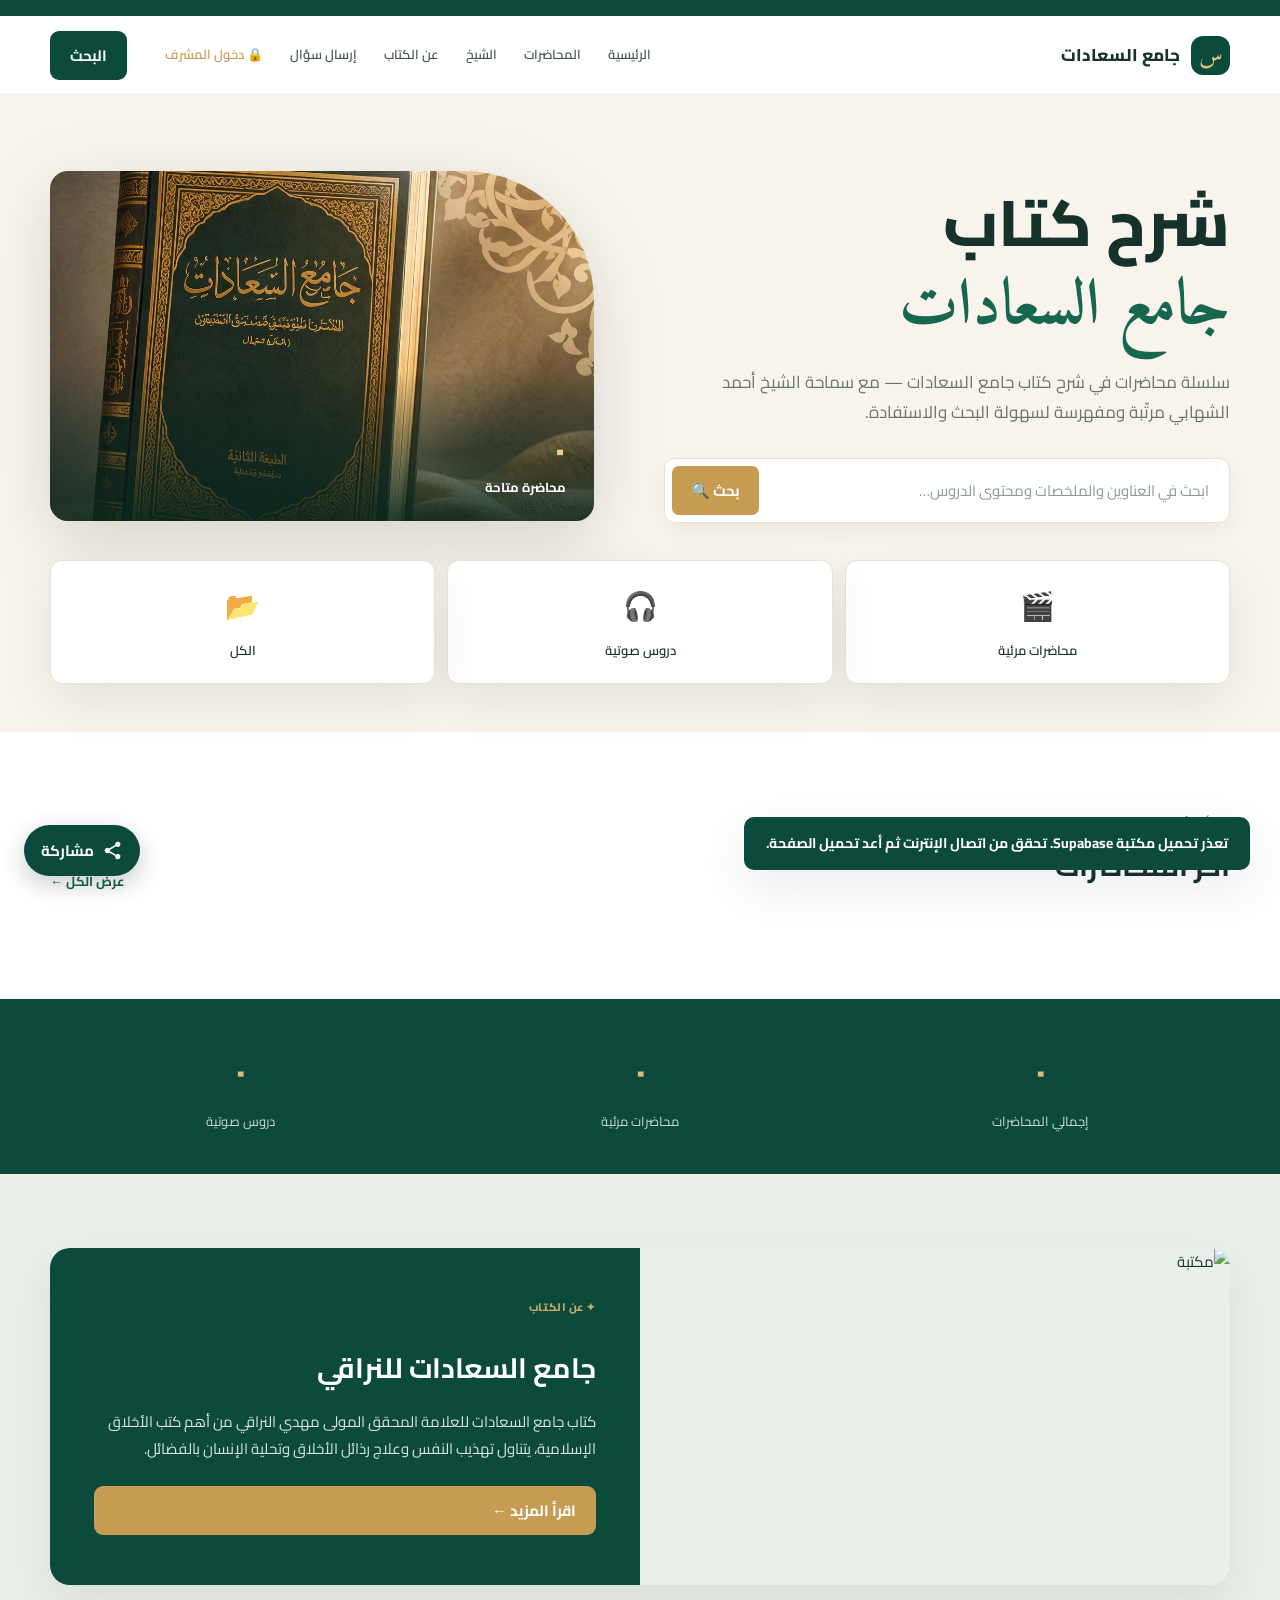
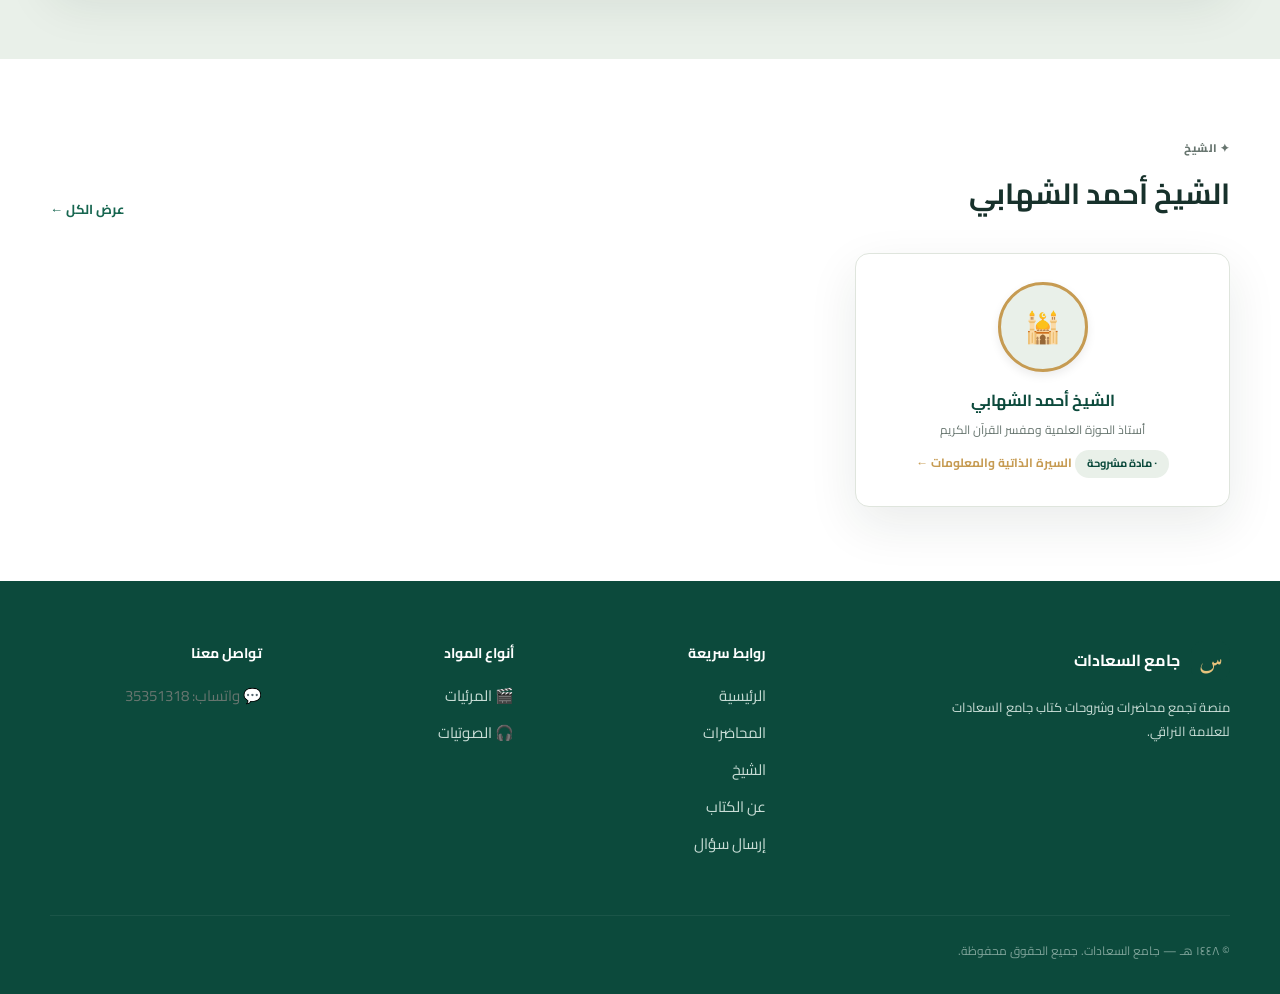
==== index.html @ 83462b5c "Add files via upload" ====
<!doctype html>
<html lang="ar" dir="rtl">
<head>
  <meta charset="utf-8">
  <meta name="viewport" content="width=device-width, initial-scale=1">
  <title>شرح كتاب جامع السعادات</title>
  <meta name="description" content="مكتبة رقمية للمحاضرات والدروس في شرح كتاب جامع السعادات">
  <link rel="preconnect" href="https://fonts.googleapis.com">
  <link rel="preconnect" href="https://fonts.gstatic.com" crossorigin>
  <link href="https://fonts.googleapis.com/css2?family=Amiri:wght@400;700&family=Cairo:wght@400;500;600;700;800&display=swap" rel="stylesheet">
  <link rel="stylesheet" href="style.css">
</head>
<body>

<!-- ── Top Bar ── -->
<div class="topbar">
  <div class="shell" style="justify-content:flex-end;"></div>
</div>

<!-- ── Navigation ── -->
<nav class="nav">
  <div class="shell navin">
    <div class="brand">
      <div class="mark">س</div>
      <div>
        <strong>جامع السعادات</strong>
      </div>
    </div>
    <div class="links">
      <a href="#home" data-home>الرئيسية</a>
      <a href="#archive" data-archive>المحاضرات</a>
      <a href="#speakers-page" data-page="speakers-page">الشيخ</a>
      <a href="#about-page" data-page="about-page">عن الكتاب</a>
      <a href="#questions-page" data-page="questions-page">إرسال سؤال</a>
      <a href="javascript:void(0)" id="navAdminLogin" data-admin-login style="color:var(--gold);font-size:13px;">🔒 دخول المشرف</a>
    </div>
    <button class="nav-cta" data-archive>البحث</button>
    <button class="menu" id="menuBtn" aria-label="القائمة">☰</button>
  </div>
</nav>

<!-- ── Mobile Nav ── -->
<div class="mobile-nav" id="mobileNav">
  <button class="close-menu" id="closeMenu">✕</button>
  <a href="#home" data-home>الرئيسية</a>
  <a href="#archive" data-archive>المحاضرات</a>
  <a href="#speakers-page" data-page="speakers-page">الشيخ</a>
  <a href="#about-page" data-page="about-page">عن الكتاب</a>
  <a href="#questions-page" data-page="questions-page">إرسال سؤال</a>
  <a href="javascript:void(0)" id="mobileAdminLogin" data-admin-login style="color:var(--gold);">🔒 دخول المشرف</a>
</div>

<!-- ══════════════ HOME ══════════════ -->
<div class="home">

  <!-- Hero -->
  <section class="hero">
    <div class="shell hero-grid">
      <div>
        <h1>شرح كتاب<br><em>جامع السعادات</em></h1>
        <p>سلسلة محاضرات في شرح كتاب جامع السعادات — مع سماحة الشيخ أحمد الشهابي مرتّبة ومفهرسة لسهولة البحث والاستفادة.</p>
        <form class="search" id="heroSearch">
          <input type="text" placeholder="ابحث في العناوين والملخصات ومحتوى الدروس…" aria-label="بحث">
          <button type="submit">بحث 🔍</button>
        </form>
      </div>
      <div class="hero-art">
        <img class="hero-photo"
          src="assets/hero-cover.png"
          alt="صورة غلاف مكتبة جامع السعادات">
        <div class="stamp">
          <b id="totalCount">٠</b>
          <span>محاضرة متاحة</span>
        </div>
      </div>
    </div>
  </section>

  <!-- Quick Links -->
  <section class="section" style="padding-top:0;padding-bottom:48px;background:var(--cream)">
    <div class="shell">
      <div class="quick">
        <a href="#archive?type=مرئية" data-type="مرئية"><span class="icon">🎬</span><span>محاضرات مرئية</span></a>
        <a href="#archive?type=صوتية" data-type="صوتية"><span class="icon">🎧</span><span>دروس صوتية</span></a>
        <a href="#archive" data-archive><span class="icon">📂</span><span>الكل</span></a>
      </div>
    </div>
  </section>

  <!-- Latest Lectures -->
  <section class="section">
    <div class="shell">
      <div class="section-head">
        <div>
          <p class="eyebrow">✦ الأحدث</p>
          <h2>آخر المحاضرات</h2>
        </div>
        <a class="view-all" href="#archive" data-archive>عرض الكل ←</a>
      </div>
      <div class="cards" id="latestCards"></div>
    </div>
  </section>

  <!-- Stats Bar -->
  <div class="stats-bar">
    <div class="shell">
      <div class="stats-grid">
        <div class="stat-item"><b id="statTotal">٠</b><span>إجمالي المحاضرات</span></div>
        <div class="stat-item"><b id="statVideo">٠</b><span>محاضرات مرئية</span></div>
        <div class="stat-item"><b id="statAudio">٠</b><span>دروس صوتية</span></div>
      </div>
    </div>
  </div>

  <!-- Feature -->
  <section class="section tint">
    <div class="shell">
      <div class="feature">
        <img src="https://images.unsplash.com/photo-1481627834876-b7833e8f5570?auto=format&fit=crop&w=800&q=80" alt="مكتبة">
        <div class="feature-copy">
          <p class="eyebrow" style="color:#e4bc70">✦ عن الكتاب</p>
          <h2>جامع السعادات للنراقي</h2>
          <p>كتاب جامع السعادات للعلامة المحقق المولى مهدي النراقي من أهم كتب الأخلاق الإسلامية، يتناول تهذيب النفس وعلاج رذائل الأخلاق وتحلية الإنسان بالفضائل.</p>
          <a href="#about-page" class="btn-gold" data-page="about-page">اقرأ المزيد ←</a>
        </div>
      </div>
    </div>
  </section>

  <!-- Speakers -->
  <section class="section">
    <div class="shell">
      <div class="section-head">
        <div>
          <p class="eyebrow">✦ الشيخ</p>
          <h2>الشيخ أحمد الشهابي</h2>
        </div>
        <a class="view-all" href="#speakers-page" data-page="speakers-page">عرض الكل ←</a>
      </div>
      <div class="speakers" id="speakersGrid"></div>
    </div>
  </section>

</div><!-- /home -->

<!-- ══════════════ ARCHIVE PAGE ══════════════ -->
<div class="section-page" id="archive">
  <section class="section" style="padding-top:40px">
    <div class="shell">
      <div class="section-head">
        <div><p class="eyebrow">✦ المكتبة الكاملة</p><h2>جميع المحاضرات والمواد</h2></div>
      </div>
      <div class="archive-tools">
        <form class="search" id="archiveSearch" style="flex:1;max-width:none">
          <input type="text" placeholder="ابحث في العناوين والملخصات ومحتوى الدروس…">
          <button type="submit">بحث</button>
        </form>
        <select id="typeFilter">
          <option value="">كل الأنواع</option>
          <option value="الدرس">الدروس الكاملة</option>
          <option value="مرئية">مرئية</option>
          <option value="صوتية">صوتية</option>
        </select>
        <select id="sortFilter">
          <option value="newest">الأحدث أولاً</option>
          <option value="oldest">الأقدم أولاً</option>
        </select>
      </div>
      <div class="filter-tags" id="filterTags" style="margin-bottom:16px">
        <button class="filter-tag active" data-tag="">الكل</button>
        <button class="filter-tag" data-tag="مرئية">🎬 مرئية</button>
        <button class="filter-tag" data-tag="صوتية">🎧 صوتية</button>
      </div>
      <div class="sort-bar">
        <span class="results-count" id="resultsCount"></span>
      </div>
      <div class="cards" id="archiveCards"></div>
      <div class="pagination" id="pagination"></div>
    </div>
  </section>
</div>

<!-- ══════════════ DETAIL PAGE ══════════════ -->
<div class="section-page" id="detail">
  <section class="section" style="padding-top:40px">
    <div class="shell">
      <a href="#archive" class="btn-outline" data-archive style="display:inline-flex;align-items:center;gap:6px;margin-bottom:20px">→ العودة للمحاضرات</a>
      <div class="detail-head">
        <p class="eyebrow" id="detailCategory"></p>
        <h1 id="detailTitle"></h1>
        <p class="meta" id="detailMeta"></p>
      </div>
      <div class="detail-grid">
        <div class="detail-main">
          <div class="detail-media" id="detailMedia">
            <div style="display:grid;place-items:center;height:100%;color:#aaa;font-size:14px">لم يُرفع وسيط بعد</div>
          </div>
          <div class="detail-body">
            <h3>ملخص المحاضرة</h3>
            <p id="detailSummary"></p>
            <h3>أبرز النقاط</h3>
            <ul id="detailPoints"></ul>
            <div class="media-actions" id="mediaActions"></div>
          </div>
        </div>
        <div class="detail-side">
          <div class="info-box">
            <h4>📋 تفاصيل المادة</h4>
            <div class="info-row"><span>المحاضر</span><span id="infoSpeaker"></span></div>
            <div class="info-row"><span>التاريخ</span><span id="infoDate"></span></div>
            <div class="info-row"><span>التصنيف</span><span id="infoCategory"></span></div>
            <div class="info-row"><span>المدة</span><span id="infoDuration"></span></div>
            <div class="info-row"><span>النوع</span><span id="infoType"></span></div>
            <div class="info-row"><span>الكلمات المفتاحية</span><span id="infoKeywords" style="font-size:11px;color:var(--muted)"></span></div>
          </div>
          <div class="info-box">
            <h4>📌 محاضرات ذات صلة</h4>
            <div class="related-list" id="relatedList"></div>
          </div>
        </div>
      </div>
    </div>
  </section>
</div>


<!-- ══════════════ SPEAKERS PAGE ══════════════ -->
<div class="section-page" id="speakers-page">
  <section class="section" style="padding-top:40px">
    <div class="shell">
      <div class="section-head">
        <div><p class="eyebrow">✦ الشيخ</p><h2>الشيخ أحمد الشهابي</h2></div>
      </div>
      <div class="speakers" id="allSpeakersGrid"></div>
    </div>
  </section>
</div>

<!-- ══════════════ PARTICIPANT QUESTIONS PAGE ══════════════ -->
<div class="section-page" id="questions-page">
  <section class="section questions-section">
    <div class="shell">
      <div class="section-head">
        <div>
          <p class="eyebrow">✦ تواصلوا معنا</p>
          <h2>إرسال سؤال</h2>
          <p>أرسلوا أسئلتكم حول الدورة، وسيتم حفظها لمراجعتها.</p>
        </div>
      </div>
      <iframe
        class="questions-frame"
        src="https://script.google.com/a/*/macros/s/AKfycbzpRMxWToP9vxSLBcZMKp2xomVPPVStn4-PpEyrT6QVvjO_3uiHPSmMSu3YQOjkn-vm/exec?page=questions"
        title="إرسال سؤال - دورة جامع السعادات"
        loading="lazy"
        referrerpolicy="strict-origin-when-cross-origin">
      </iframe>
    </div>
  </section>
</div>

<!-- ══════════════ ABOUT PAGE ══════════════ -->
<div class="section-page" id="about-page">
  <section class="section" style="padding-top:40px">
    <div class="shell" style="max-width:820px">
      <p class="eyebrow">✦ التعريف بالكتاب</p>
      <h2 style="font:700 34px 'Cairo',sans-serif;margin:10px 0 24px">كتاب جامع السعادات</h2>
      <div style="line-height:2;color:#4a5c56;font-size:16px">
        <p><strong>المؤلف:</strong> العلامة المحقق المولى مهدي النراقي (١١٢٨ - ١٢٠٩ هـ)</p>
        <p>كتاب <em>جامع السعادات</em> من أجمع كتب الأخلاق الإسلامية، يقع في ثلاثة أجزاء يتناول فيها المؤلف علم الأخلاق بمنهج فلسفي تحليلي دقيق، مستنيراً بالقرآن الكريم والسنة الشريفة.</p>
        <p><strong>محاور الكتاب الرئيسية:</strong></p>
        <ul style="padding-right:20px;margin-bottom:28px;">
          <li>تعريف علم الأخلاق وموضوعه وأهميته</li>
          <li>القوى النفسية الثلاث: العقلية والغضبية والشهوية</li>
          <li>الفضائل الأخلاقية الأربع: الحكمة والشجاعة والعفة والعدالة</li>
          <li>الرذائل الأخلاقية وطرق معالجتها</li>
          <li>السلوك العملي نحو كمال النفس</li>
        </ul>

        <!-- صندوق تحميل الكتاب -->
        <div style="background:#fff;border:1px solid var(--line);border-radius:14px;padding:24px;box-shadow:var(--shadow);text-align:center;margin-top:20px;">
          <div style="font-size:36px;margin-bottom:8px;">📚</div>
          <h3 style="color:var(--green);font-size:19px;margin-bottom:6px;">تحميل وقراءة كتاب جامع السعادات</h3>
          <p style="color:var(--muted);font-size:14px;margin-bottom:18px;">يمكنكم تصفح وتحميل أجزاء كتاب جامع السعادات مجاناً عبر مكتبة المحسن الرقمية:</p>
          <a href="https://almohsinlibrary.com/?s=%D8%AC%D8%A7%D9%85%D8%B9+%D8%A7%D9%84%D8%B3%D8%B9%D8%A7%D8%AF%D8%A7%D8%AA" target="_blank" class="btn-gold" style="display:inline-flex;align-items:center;gap:10px;padding:14px 28px;font-size:15px;font-weight:700;box-shadow:0 4px 14px rgba(228,188,112,0.35);">
            <span>📥 اضغط هنا لتحميل الكتاب من مكتبة المحسن</span>
            <span>←</span>
          </a>
        </div>
      </div>
    </div>
  </section>
</div>

<!-- ══════════════ FOOTER ══════════════ -->
<footer class="footer">
  <div class="shell">
    <div class="footer-grid">
      <div>
        <div style="display:flex;align-items:center;gap:11px;margin-bottom:16px">
          <div class="mark">س</div>
          <div><strong style="color:white;font-size:16px">جامع السعادات</strong></div>
        </div>
        <p style="font-size:13px;max-width:280px">منصة تجمع محاضرات وشروحات كتاب جامع السعادات للعلامة النراقي.</p>
      </div>
      <div>
        <h5>روابط سريعة</h5>
        <ul>
          <li><a href="#home" data-home>الرئيسية</a></li>
          <li><a href="#archive" data-archive>المحاضرات</a></li>
          <li><a href="#speakers-page" data-page="speakers-page">الشيخ</a></li>
          <li><a href="#about-page" data-page="about-page">عن الكتاب</a></li>
          <li><a href="#questions-page" data-page="questions-page">إرسال سؤال</a></li>
        </ul>
      </div>
      <div>
        <h5>أنواع المواد</h5>
        <ul>
          <li><a href="#archive?type=مرئية" data-type="مرئية">🎬 المرئيات</a></li>
          <li><a href="#archive?type=صوتية" data-type="صوتية">🎧 الصوتيات</a></li>
        </ul>
      </div>
      <div>
        <h5>تواصل معنا</h5>
        <ul>
          <li>
            <a href="https://wa.me/97335351318" target="_blank" style="color:var(--muted);text-decoration:none;display:inline-flex;align-items:center;gap:6px;transition:color .2s;">
              <span>💬 واتساب: 35351318</span>
            </a>
          </li>
        </ul>
      </div>
    </div>
    <div class="footer-bottom">
      <span>© ١٤٤٨ هـ — جامع السعادات. جميع الحقوق محفوظة.</span>
    </div>
  </div>
</footer>

<!-- ══════════════ SPEAKER BIO MODAL ══════════════ -->
<div class="admin-overlay" id="bioModalOverlay">
  <div class="bio-modal-content">
    <button class="modal-close" id="closeBioModal">✕</button>
    <div id="bioModalBody"></div>
  </div>
</div>

<!-- ══════════════ ADMIN BUTTON ══════════════ -->
<button class="admin-toggle" id="adminToggle" title="إضافة مادة جديدة">＋</button>
<div class="toast" id="toast"></div>

<!-- ══════════════ PAGE SHARING ══════════════ -->
<div class="share-widget">
  <div class="share-menu" id="shareMenu" aria-label="مشاركة الصفحة" hidden>
    <a href="#" data-share-link="whatsapp" target="_blank" rel="noopener noreferrer">
      <svg viewBox="0 0 24 24" aria-hidden="true"><path d="M20.52 3.48A11.82 11.82 0 0 0 12.08 0C5.5 0 .15 5.35.15 11.93c0 2.1.55 4.15 1.6 5.96L.05 24l6.26-1.64a11.9 11.9 0 0 0 5.76 1.47h.01c6.57 0 11.92-5.35 11.92-11.93 0-3.18-1.24-6.17-3.48-8.42ZM12.08 21.8h-.01a9.9 9.9 0 0 1-5.04-1.38l-.36-.21-3.72.98.99-3.63-.24-.37a9.88 9.88 0 0 1-1.52-5.26c0-5.47 4.45-9.92 9.92-9.92a9.85 9.85 0 0 1 7.01 2.91 9.85 9.85 0 0 1 2.9 7.02c0 5.47-4.45 9.92-9.93 9.92Zm5.45-7.43c-.3-.15-1.76-.87-2.03-.97-.27-.1-.47-.15-.67.15-.2.3-.77.97-.94 1.17-.17.2-.35.22-.65.07-.3-.15-1.26-.46-2.4-1.47-.89-.8-1.49-1.78-1.66-2.08-.18-.3-.02-.46.13-.61.14-.13.3-.35.45-.52.15-.18.2-.3.3-.5.1-.2.05-.37-.03-.52-.08-.15-.67-1.62-.92-2.22-.24-.58-.49-.5-.67-.51h-.57c-.2 0-.52.08-.79.37-.27.3-1.04 1.02-1.04 2.48 0 1.47 1.07 2.89 1.22 3.09.15.2 2.1 3.2 5.08 4.49.71.31 1.27.5 1.7.64.72.23 1.37.2 1.88.12.57-.08 1.76-.72 2.01-1.42.25-.7.25-1.29.18-1.42-.08-.13-.28-.2-.58-.35Z"/></svg>
      <span>مشاركة عبر واتساب</span>
    </a>
    <a href="#" data-share-link="twitter" target="_blank" rel="noopener noreferrer">
      <svg viewBox="0 0 24 24" aria-hidden="true"><path d="M18.9 2H22l-6.78 7.75L23.2 22h-6.25l-4.9-7.62L5.38 22H2.25l7.25-8.29L1.8 2h6.4l4.43 6.96L18.9 2Zm-1.1 18h1.73L7.28 3.88H5.42L17.8 20Z"/></svg>
      <span>مشاركة عبر تويتر</span>
    </a>
  </div>
  <button class="share-toggle" type="button" id="shareToggle" data-share-toggle aria-controls="shareMenu" aria-expanded="false" aria-label="مشاركة الصفحة">
    <svg viewBox="0 0 24 24" aria-hidden="true"><path d="M18 16.08c-.76 0-1.44.3-1.96.77l-7.12-4.14a3.3 3.3 0 0 0 0-1.42l7.05-4.1A3 3 0 1 0 15 5c0 .24.03.47.08.69l-7.05 4.1a3 3 0 1 0 0 4.42l7.12 4.15a3 3 0 1 0 2.85-2.28Z"/></svg>
    <span>مشاركة</span>
  </button>
</div>

<!-- ══════════════ ADMIN MODAL ══════════════ -->
<div class="admin-overlay" id="adminOverlay">
  <div class="admin-modal">
    <div class="admin-modal-head">
      <h3 id="adminModalTitle">➕ إضافة مادة جديدة</h3>
      <button class="close-admin" id="closeAdmin">✕</button>
    </div>
    <div class="admin-modal-body">
      <form id="adminForm">
        <input type="hidden" id="fEditId" value="">
        <div class="form-grid">
          <div class="field form-full">
            <label>عنوان المادة *</label>
            <input type="text" id="fTitle" placeholder="مثال: شرح مقدمة جامع السعادات - الدرس الأول" required>
          </div>
          <div class="field">
            <label>الشيخ / المحاضر *</label>
            <input type="text" id="fSpeaker" placeholder="اسم الشيخ أو المحاضر" required>
          </div>
          <div class="field">
            <label>التاريخ</label>
            <input type="text" id="fDate" placeholder="مثال: ١ محرم ١٤٤٨">
          </div>
          <div class="field">
            <label>نوع المادة *</label>
            <select id="fType" required>
              <option value="">اختر النوع</option>
              <option value="الدرس">📚 الدرس (مرئي / صوتي / متكامل)</option>
              <option value="مرئية">🎬 مرئية</option>
              <option value="صوتية">🎧 صوتية</option>
              <option value="نصية">📖 نصية</option>
            </select>
          </div>
          <div class="field">
            <label>التصنيف / الفصل</label>
            <input type="text" id="fCategory" placeholder="مثال: شرح جامع السعادات" list="categoryList">
            <datalist id="categoryList">
              <option value="مقدمة الكتاب">
              <option value="شرح جامع السعادات">
              <option value="الفضائل الأخلاقية">
              <option value="علاج الرذائل">
            </datalist>
          </div>
          <div class="field">
            <label>المدة</label>
            <input type="text" id="fDuration" placeholder="مثال: ٤٥ دقيقة">
          </div>
          <div class="field form-full">
            <label>وصف مختصر *</label>
            <textarea id="fDesc" rows="2" placeholder="وصف قصير يظهر في بطاقة المحاضرة…" required></textarea>
          </div>
          <div class="field form-full">
            <label for="fSummary">الملخص الكامل</label>
            <div class="format-toolbar" role="toolbar" aria-label="تنسيق الملخص">
              <button type="button" data-format="bold" aria-label="خط عريض" title="خط عريض"><strong>B</strong></button>
              <button type="button" data-format="italic" aria-label="خط مائل" title="خط مائل"><em>I</em></button>
              <button type="button" data-format="heading" aria-label="عنوان فرعي" title="عنوان فرعي">عنوان</button>
              <button type="button" data-format="list" aria-label="قائمة نقطية" title="قائمة نقطية">• قائمة</button>
              <button type="button" data-format="quote" aria-label="اقتباس" title="اقتباس">❝ اقتباس</button>
              <button type="button" data-format="link" aria-label="إضافة رابط" title="إضافة رابط">🔗 رابط</button>
              <button type="button" data-format="image" aria-label="إدراج صورة" title="إدراج صورة">🖼️ صورة</button>
              <button type="button" data-format="table" aria-label="إدراج جدول" title="إدراج جدول">▦ جدول</button>
              <button type="button" data-format="auto" aria-label="تنسيق تلقائي" title="تنسيق تلقائي">✨ تنسيق تلقائي</button>
              <button type="button" id="formatWithGemini" class="ai-format-button" aria-label="تحسين التنسيق باستخدام Gemini" title="إرسال الملخص إلى Gemini لترتيبه">✨ تحسين بـ Gemini</button>
            </div>
            <textarea id="fSummary" rows="7" dir="rtl" placeholder="اكتب ملخص المحاضرة هنا، واستخدم الأزرار لإضافة التنسيق والصور…"></textarea>
            <div class="image-embed-controls">
              <input type="url" id="summaryImageUrl" placeholder="رابط الصورة المباشر (https://...)" aria-label="رابط الصورة المراد إدراجها">
              <input type="text" id="summaryImageAlt" placeholder="وصف الصورة (مطلوب)" aria-label="وصف الصورة">
              <button type="button" id="insertSummaryImage">إدراج الصورة في الملخص</button>
            </div>
            <span class="hint">يمكن لصق الجداول المنسوخة من Word مع الاحتفاظ ببنية الجدول والعناوين والخط العريض والمائل والقوائم والروابط؛ قد لا تنتقل الألوان والخطوط الخاصة أو الخلايا المدمجة. تُقبل روابط الصور المباشرة وروابط مشاركة Google Drive. عند اختيار Gemini يُرسل الملخص إلى Google. في الاستخدام المجاني قد تُستخدم البيانات لتحسين منتجات Google؛ راجع النتيجة قبل الحفظ.</span>
            <div class="summary-preview-wrap">
              <div class="summary-preview-title">معاينة الملخص</div>
              <div id="summaryPreview" class="summary-preview" dir="rtl" aria-live="polite">
                <span class="hint">ستظهر المعاينة هنا أثناء الكتابة.</span>
              </div>
            </div>
          </div>
          <div class="field form-full">
            <label>أبرز النقاط (كل نقطة في سطر منفصل)</label>
            <textarea id="fPoints" rows="3" placeholder="النقطة الأولى&#10;النقطة الثانية&#10;النقطة الثالثة"></textarea>
          </div>
          <div class="field form-full">
            <label>رابط الفيديو (YouTube - رابط عادي أو بث مباشر أو Shorts)</label>
            <input type="url" id="fVideoUrl" placeholder="https://www.youtube.com/watch?v=... أو https://youtu.be/...">
          </div>
          <div class="field form-full">
            <label>رابط الصوت (SoundCloud أو MP3 مباشر)</label>
            <input type="url" id="fAudioUrl" placeholder="https://soundcloud.com/... أو https://on.soundcloud.com/...">
          </div>
          <div class="field form-full">
            <label>رابط الصورة المصغرة (اختياري - يتم جلبها تلقائياً من يوتيوب إن وُجد)</label>
            <input type="url" id="fImage" placeholder="اتركه فارغاً ليتم استخدام غلاف يوتيوب تلقائياً...">
          </div>
          <div class="field form-full">
            <label>الكلمات المفتاحية</label>
            <input type="text" id="fKeywords" placeholder="جامع السعادات، أخلاق، نفس">
          </div>
        </div>
        <div class="form-actions">
          <button type="submit" class="btn-primary">💾 حفظ المادة</button>
          <button type="button" class="btn-outline" id="cancelAdmin">إلغاء</button>
        </div>
      </form>
    </div>
  </div>
</div>

<script src="https://cdn.jsdelivr.net/npm/@supabase/supabase-js@2"></script>
<script src="config.js"></script>
<script src="app.js"></script>
</body>
</html>
---- style.css ----
/* ============================================
   جامع السعادات - ملف الأنماط الرئيسي
   ============================================ */

:root {
  --ink: #17312b;
  --muted: #67756f;
  --green: #0c4a3c;
  --green-2: #176650;
  --mint: #e9f0e9;
  --cream: #f8f4ec;
  --gold: #c69b52;
  --line: #dfe5dd;
  --white: #fff;
  --shadow: 0 18px 50px rgba(17,47,38,.09);
  --radius: 12px;
}

/* ── Reset & Base ── */
*, *::before, *::after { box-sizing: border-box; }
html { scroll-behavior: smooth; }
body {
  margin: 0;
  color: var(--ink);
  background: #fff;
  font: 15px/1.8 'Cairo', sans-serif;
  direction: rtl;
}
a { color: inherit; text-decoration: none; }
button, input, select, textarea { font: inherit; }
button { cursor: pointer; }
img { max-width: 100%; display: block; }

/* ── Layout ── */
.shell { width: min(1180px, calc(100% - 40px)); margin: auto; }

/* ── Top Bar ── */
.topbar { background: var(--green); color: #dcebe4; font-size: 12px; }
.topbar .shell { display: flex; justify-content: space-between; padding: 8px 0; }

/* ── Navigation ── */
.nav {
  position: sticky; top: 0; z-index: 100;
  background: rgba(255,255,255,.94);
  backdrop-filter: blur(14px);
  border-bottom: 1px solid rgba(223,229,221,.8);
}
.navin { height: 78px; display: flex; align-items: center; gap: 38px; }
.brand { display: flex; align-items: center; gap: 11px; margin-left: auto; }
.mark {
  width: 39px; height: 39px; border-radius: var(--radius);
  background: var(--green); color: #e7c27c;
  display: grid; place-items: center;
  font-family: Amiri, serif; font-size: 24px;
}
.brand strong { display: block; font: 800 17px 'Cairo', sans-serif; }
.brand span { display: block; color: var(--muted); font-size: 10px; }
.links { display: flex; gap: 27px; color: #44534d; font-size: 13px; font-weight: 600; }
.links a:hover { color: var(--green); }

/* ── Buttons ── */
.nav-cta, .btn-primary {
  border: 0; border-radius: 9px;
  background: var(--green); color: white;
  padding: 11px 20px; font-weight: 700; transition: background .2s;
}
.nav-cta:hover, .btn-primary:hover { background: var(--green-2); }
.btn-gold {
  border: 0; border-radius: 9px;
  background: var(--gold); color: white;
  padding: 11px 20px; font-weight: 700; transition: background .2s;
}
.btn-gold:hover { background: #b08840; }
.btn-outline {
  border: 2px solid var(--green); border-radius: 9px;
  background: transparent; color: var(--green);
  padding: 9px 18px; font-weight: 700; transition: all .2s;
}
.btn-outline:hover { background: var(--green); color: white; }

/* ── Mobile Menu ── */
.menu { display: none; border: 0; background: none; font-size: 23px; color: var(--green); }
.mobile-nav {
  display: none; position: fixed; inset: 0;
  background: rgba(12,74,60,.96); z-index: 200;
  flex-direction: column; align-items: center; justify-content: center; gap: 32px;
}
.mobile-nav.open { display: flex; }
.mobile-nav a { color: white; font-size: 22px; font-weight: 700; }
.mobile-nav .close-menu {
  position: absolute; top: 22px; left: 22px;
  font-size: 28px; color: white; background: none; border: 0;
}

/* ── Hero ── */
.hero { background: var(--cream); padding: 74px 0 68px; overflow: hidden; }
.hero-grid { display: grid; grid-template-columns: 1.02fr .98fr; gap: 70px; align-items: center; }
.eyebrow { color: var(--gold); font-size: 11px; font-weight: 800; letter-spacing: .05em; }
.hero h1 { font: 800 clamp(39px,5vw,67px)/1.2 'Cairo', sans-serif; margin: 16px 0 20px; max-width: 590px; }
.hero h1 em { color: var(--green-2); font-family: Amiri, serif; font-style: normal; font-weight: 700; }
.hero p { color: var(--muted); font-size: 17px; max-width: 520px; margin: 0 0 30px; }

/* ── Search ── */
.search {
  display: flex; max-width: 570px; padding: 7px;
  background: #fff; border: 1px solid var(--line);
  border-radius: 11px; box-shadow: 0 8px 22px rgba(30,50,43,.06);
}
.search input {
  min-width: 0; flex: 1; border: 0;
  padding: 11px 13px; outline: 0;
  color: var(--ink); text-align: right; background: transparent;
}
.search input::placeholder {
  color: #8c9b94;
  opacity: 1;
}
.search button {
  border: 0; border-radius: 7px;
  background: var(--gold); color: #fff;
  padding: 0 19px; font-weight: 700; transition: background .2s;
}
.search button:hover { background: #b08840; }

/* ── Hero Art ── */
.hero-art {
  position: relative;
  min-height: 350px;
  isolation: isolate;
  filter: drop-shadow(0 20px 34px rgba(17,47,38,.16));
}
.hero-photo {
  width: 100%; height: 350px; object-fit: cover; object-position: center;
  border-radius: 18px 130px 18px 18px;
  display: block;
}
.stamp {
  position: absolute; right: 0; bottom: 0; left: 0;
  display: flex; flex-direction: column; align-items: flex-start;
  padding: 58px 28px 22px; border-radius: 0 0 18px 18px;
  color: white;
  background: linear-gradient(0deg, rgba(8,39,31,.88), rgba(8,39,31,.42) 58%, transparent);
}
.stamp b { display: block; font: 800 38px/1.25 'Cairo', sans-serif; color: #f0ce86; text-shadow: 0 2px 12px rgba(0,0,0,.3); }
.stamp span { font-size: 13px; font-weight: 700; color: #fff; text-shadow: 0 1px 8px rgba(0,0,0,.5); }
.pattern { position: absolute; left: 0; top: -25px; color: var(--gold); opacity: .55; font-size: 95px; font-family: Amiri; }

/* ── Quick Links ── */
.quick {
  display: grid; grid-template-columns: repeat(3, 1fr);
  gap: 12px; margin-top: -31px; position: relative; z-index: 2;
}
.quick a {
  padding: 20px 16px; background: #fff;
  border: 1px solid var(--line); border-radius: var(--radius);
  text-align: center; font-weight: 600; font-size: 13px;
  box-shadow: var(--shadow); transition: all .2s;
  display: flex; flex-direction: column; align-items: center; gap: 8px;
}
.quick a:hover { border-color: var(--green); color: var(--green); transform: translateY(-3px); }
.quick a .icon { font-size: 28px; }

/* ── Sections ── */
.section { padding: 74px 0; }
.section.tint { background: var(--mint); }
.section-head { display: flex; align-items: flex-end; justify-content: space-between; margin-bottom: 32px; }
.section-head h2 { font: 700 29px 'Cairo', sans-serif; margin: 7px 0 0; }
.section-head p { color: var(--muted); margin: 6px 0 0; }
.view-all { color: var(--green-2); font-weight: 700; font-size: 13px; }
.view-all:hover { text-decoration: underline; }

/* ── Cards ── */
.cards { display: grid; grid-template-columns: repeat(3, 1fr); gap: 24px; }
.card {
  border: 1px solid var(--line); border-radius: 16px;
  overflow: hidden; background: #fff; box-shadow: var(--shadow);
  transition: transform .25s, box-shadow .25s;
  display: flex; flex-direction: column;
}
.card:hover { transform: translateY(-5px); box-shadow: 0 28px 60px rgba(17,47,38,.13); }
.thumb { position: relative; aspect-ratio: 16/9; overflow: hidden; }
.thumb img { width: 100%; height: 100%; object-fit: cover; transition: transform .4s; }
.card:hover .thumb img { transform: scale(1.05); }
.tag {
  position: absolute; top: 12px; right: 12px;
  background: var(--green); color: white;
  font-size: 11px; font-weight: 700; padding: 4px 10px; border-radius: 20px;
}
.type-badge {
  position: absolute; top: 12px; left: 12px;
  font-size: 11px; font-weight: 700; padding: 4px 10px; border-radius: 20px;
}
.type-badge.lesson { background: var(--green); color: white; border: 1px solid var(--gold); }
.type-badge.video  { background: #e53935; color: white; }
.type-badge.audio  { background: #1565c0; color: white; }
.type-badge.text   { background: #6a1b9a; color: white; }
.type-badge.clip   { background: #d97706; color: white; }
.card-body { padding: 20px; flex: 1; display: flex; flex-direction: column; }
.card-body h3 { margin: 0 0 6px; font-size: 16px; line-height: 1.4; }
.meta { color: var(--muted); font-size: 12px; margin-bottom: 10px; }
.desc { color: #4a5c56; font-size: 13px; line-height: 1.7; flex: 1; margin: 0 0 16px; }
.card-foot { display: flex; align-items: center; justify-content: space-between; gap: 10px; margin-top: auto; }
.watch {
  border: 0; border-radius: 8px; background: var(--green); color: white;
  padding: 9px 16px; font-weight: 700; font-size: 13px; transition: background .2s;
}
.watch:hover { background: var(--green-2); }
.duration { color: var(--muted); font-size: 12px; }

/* ── Feature ── */
.feature { display: grid; grid-template-columns: 1fr 1fr; gap: 0; border-radius: 20px; overflow: hidden; box-shadow: var(--shadow); }
.feature img { width: 100%; min-height: 320px; object-fit: cover; display: block; }
.feature-copy {
  padding: 50px 44px; display: flex; flex-direction: column;
  justify-content: center; background: var(--green); color: white;
}
.feature-copy h2 { font: 700 28px 'Cairo', sans-serif; margin: 0 0 14px; }
.feature-copy p { opacity: .85; margin: 0 0 24px; }

/* ── Speakers ── */
.speakers { display: grid; grid-template-columns: repeat(3, 1fr); gap: 28px; }
.speaker-card {
  background: #fff; border: 1px solid var(--line); border-radius: 14px;
  padding: 28px 22px; text-align: center; box-shadow: var(--shadow); transition: transform .2s, box-shadow .2s;
  cursor: pointer; position: relative;
}
.speaker-card:hover { transform: translateY(-4px); box-shadow: 0 10px 24px rgba(0,0,0,0.08); border-color: var(--gold); }
.speaker-avatar {
  width: 90px; height: 90px; border-radius: 50%;
  background: var(--mint); margin: 0 auto 14px;
  display: grid; place-items: center; font-size: 30px;
  overflow: hidden; border: 3px solid var(--gold); box-shadow: 0 4px 10px rgba(0,0,0,0.08);
}
.speaker-avatar img {
  width: 100%; height: 100%; object-fit: cover; object-position: center top;
}
.speaker-card h4 { margin: 0 0 4px; font-size: 16px; color: var(--green); }
.speaker-card p { color: var(--muted); font-size: 12px; margin: 0; }
.speaker-count {
  display: inline-block; margin-top: 10px;
  background: var(--mint); color: var(--green);
  font-size: 11px; font-weight: 700; padding: 4px 12px; border-radius: 20px;
}
.speaker-bio-btn {
  display: inline-block; margin-top: 12px; font-size: 12px; font-weight: 700; color: var(--gold);
}

/* ── Speaker Bio Modal ── */
.bio-modal-content {
  background: #fff; border-radius: 16px; width: 90%; max-width: 750px;
  max-height: 88vh; overflow-y: auto; padding: 32px; position: relative;
  box-shadow: 0 20px 50px rgba(0,0,0,0.3); line-height: 1.8;
}
.bio-modal-content .modal-close {
  position: sticky;
  top: 0;
  z-index: 1;
  float: left;
  width: 38px;
  height: 38px;
  margin: -12px -12px 0 0;
  border: 1px solid var(--line);
  border-radius: 50%;
  background: #fff;
  color: var(--green);
  font-size: 18px;
  box-shadow: 0 2px 8px rgba(0,0,0,.08);
}
.bio-header {
  display: flex; gap: 24px; align-items: center; border-bottom: 2px solid var(--mint);
  padding-bottom: 24px; margin-bottom: 24px;
}
.bio-avatar {
  width: 120px; height: 120px; border-radius: 50%; border: 4px solid var(--gold);
  object-fit: cover; object-position: center top; flex-shrink: 0; box-shadow: 0 6px 16px rgba(0,0,0,0.12);
}
.bio-section-title {
  color: var(--green); font-size: 17px; font-weight: 800; margin: 20px 0 8px;
  display: flex; align-items: center; gap: 8px; border-right: 4px solid var(--gold); padding-right: 10px;
}
.bio-text { color: var(--ink); font-size: 15px; margin-bottom: 12px; text-align: justify; }
.bio-list { list-style: none; padding: 0; margin: 0 0 16px; }
.bio-list li {
  position: relative; padding-right: 22px; margin-bottom: 10px; font-size: 14.5px; color: var(--ink);
}
.bio-list li::before {
  content: '✦'; position: absolute; right: 0; top: 0; color: var(--gold); font-size: 13px;
}

/* ── Stats Bar ── */
.stats-bar { background: var(--green); color: white; padding: 40px 0; }
.stats-grid { display: grid; grid-template-columns: repeat(3, 1fr); gap: 20px; text-align: center; }
.stat-item b { display: block; font: 800 36px 'Cairo', sans-serif; color: #e4bc70; }
.stat-item span { font-size: 13px; opacity: .8; }

/* ── Archive Page ── */
.archive-tools { display: flex; gap: 14px; flex-wrap: wrap; margin-bottom: 28px; align-items: center; }
.archive-tools .search { flex: 1; min-width: 260px; }
.archive-tools select { padding: 12px 16px; border: 1px solid var(--line); border-radius: 9px; background: #fff; color: var(--ink); font-weight: 600; cursor: pointer; }
.filter-tags { display: flex; gap: 8px; flex-wrap: wrap; }
.filter-tag { padding: 7px 16px; border: 1px solid var(--line); border-radius: 20px; font-size: 12px; font-weight: 600; background: #fff; cursor: pointer; transition: all .2s; }
.filter-tag:hover, .filter-tag.active { background: var(--green); color: white; border-color: var(--green); }
.sort-bar { display: flex; justify-content: space-between; align-items: center; margin-bottom: 20px; }
.results-count { color: var(--muted); font-size: 13px; }

/* ── Detail Page ── */
.detail-head { background: var(--green); color: white; padding: 40px 44px; border-radius: 18px 18px 0 0; }
.detail-head .eyebrow { color: #e4bc70; }
.detail-head h1 { font: 700 32px 'Cairo', sans-serif; margin: 10px 0 16px; }
.detail-head .meta { color: rgba(255,255,255,.7); font-size: 13px; }
.detail-grid { display: grid; grid-template-columns: 1fr 320px; gap: 28px; }
.detail-main { background: #fff; border: 1px solid var(--line); border-radius: 0 0 0 18px; overflow: hidden; }
.detail-media { background: #000; aspect-ratio: 16/9; }
.detail-media iframe, .detail-media video { width: 100%; height: 100%; }
.detail-media.media-with-audio { display: flex; flex-direction: column; aspect-ratio: auto; background: #fff; }
.media-video { width: 100%; aspect-ratio: 16/9; flex: 0 0 auto; background: #000; }
.media-video iframe { display: block; width: 100%; height: 100%; }
.media-audio-panel { flex: 0 0 auto; padding: 16px 20px; background: #f4f9f6; border-top: 2px solid var(--gold); }
.media-audio-title { display: flex; align-items: center; gap: 6px; margin-bottom: 8px; color: var(--green); font-size: 13px; font-weight: 700; }
.media-audio-panel iframe { display: block; width: 100%; height: 166px; }
.media-audio-panel audio { display: block; width: 100%; min-height: 54px; }
.detail-media.audio-only { background: var(--mint); display: grid; place-items: center; aspect-ratio: unset; padding: 30px; }
.detail-media.audio-only audio { width: 100%; height: 54px; }
/* ── Detail Body & Markdown Styling ── */
.detail-body { padding: 32px 40px; direction: rtl; text-align: right; }
.detail-body h3 { font-size: 20px; font-weight: 700; color: var(--green); margin: 24px 0 14px; border-right: 4px solid var(--gold); padding-right: 12px; }
.detail-body h3:first-child { margin-top: 0; }
.detail-body p { color: #2d3748; line-height: 1.9; font-size: 15px; margin-bottom: 16px; }
.detail-body ul, .detail-body ol { padding-right: 24px; color: #2d3748; line-height: 2; font-size: 15px; margin-bottom: 18px; }
.detail-body li { margin-bottom: 6px; }
.detail-body li::marker { color: var(--gold); font-weight: bold; }
.detail-body strong { color: var(--green); font-weight: 700; }
.detail-body blockquote { margin: 18px 0; padding: 14px 20px; background: var(--mint); border-right: 4px solid var(--green); border-radius: 6px; color: var(--green); font-style: italic; font-size: 15px; }

/* ── Rich Markdown Tables ── */
.table-wrapper { overflow-x: auto; margin: 20px 0; border-radius: 10px; border: 1px solid var(--line); box-shadow: 0 2px 6px rgba(0,0,0,0.03); }
.detail-table { width: 100%; border-collapse: collapse; direction: rtl; text-align: right; font-size: 14px; }
.detail-table th { background: #f0f7f4; color: var(--green); font-weight: 700; padding: 12px 16px; border-bottom: 2px solid #d2e4dc; }
.detail-table td { padding: 12px 16px; border-bottom: 1px solid var(--line); color: #374151; }
.detail-table tr:last-child td { border-bottom: none; }
.detail-table tr:nth-child(even) { background: #fafbfc; }
.detail-table tr:hover { background: #f4fbf7; }

/* ── Points Checklist / Badges ── */
.points-list { list-style: none; padding: 0 !important; display: flex; flex-direction: column; gap: 10px; margin-bottom: 24px; }
.points-list li { display: flex; align-items: flex-start; gap: 10px; background: #f9fbf9; border: 1px solid #e2ede7; padding: 10px 16px; border-radius: 8px; font-size: 14px; color: #2d3748; margin-bottom: 0; }
.points-list li::before { content: "✦"; color: var(--gold); font-weight: bold; font-size: 16px; line-height: 1.2; flex-shrink: 0; }

.media-actions { display: flex; gap: 12px; flex-wrap: wrap; margin-top: 24px; padding-top: 18px; border-top: 1px solid var(--line); }

.detail-side { display: flex; flex-direction: column; gap: 16px; }
.btn-action-link {
  display: inline-flex;
  align-items: center;
  gap: 8px;
  padding: 10px 18px;
  border-radius: 8px;
  font-size: 14px;
  font-weight: 700;
  text-decoration: none;
  transition: all 0.2s ease;
  box-shadow: 0 2px 6px rgba(0,0,0,0.06);
}
.btn-action-yt {
  background: #ff0000;
  color: #ffffff !important;
  border: 1px solid #e00000;
}
.btn-action-yt:hover {
  background: #cc0000;
  transform: translateY(-2px);
  box-shadow: 0 4px 12px rgba(255,0,0,0.25);
}
.btn-action-sc {
  background: #ff5500;
  color: #ffffff !important;
  border: 1px solid #e04b00;
}
.btn-action-sc:hover {
  background: #e04b00;
  transform: translateY(-2px);
  box-shadow: 0 4px 12px rgba(255,85,0,0.25);
}
.btn-action-link svg {
  width: 18px;
  height: 18px;
  fill: currentColor;
}

.info-box { background: #fff; border: 1px solid var(--line); border-radius: 14px; padding: 22px; }
.info-box h4 { margin: 0 0 14px; font-size: 14px; color: var(--muted); }
.info-row { display: flex; justify-content: space-between; padding: 8px 0; border-bottom: 1px solid var(--line); font-size: 13px; }
.info-row:last-child { border-bottom: 0; }
.info-row span:first-child { color: var(--muted); }
.info-row span:last-child { font-weight: 600; }
.related-list { display: flex; flex-direction: column; gap: 12px; }
.related-item { display: flex; gap: 12px; align-items: center; padding: 10px; border-radius: 10px; transition: background .2s; cursor: pointer; }
.related-item:hover { background: var(--mint); }
.related-thumb { width: 60px; height: 45px; border-radius: 7px; object-fit: cover; flex-shrink: 0; }
.related-item h5 { margin: 0 0 3px; font-size: 13px; line-height: 1.3; }
.related-item span { font-size: 11px; color: var(--muted); }

/* ── Admin Panel ── */
.admin-overlay { display: none; position: fixed; inset: 0; background: rgba(0,0,0,.5); z-index: 150; overflow-y: auto; padding: 30px 20px; }
.admin-overlay.open { display: block; }
.admin-modal { background: #fff; border-radius: 20px; max-width: 760px; margin: auto; box-shadow: 0 30px 80px rgba(0,0,0,.2); }
.admin-modal-head { background: var(--green); color: white; padding: 22px 30px; border-radius: 20px 20px 0 0; display: flex; justify-content: space-between; align-items: center; }
.admin-modal-head h3 { margin: 0; font-size: 18px; }
.admin-modal-body { padding: 28px 30px; }
.close-admin { background: none; border: 0; color: white; font-size: 22px; line-height: 1; }
.admin-toggle { position: fixed; bottom: 28px; left: 28px; width: 56px; height: 56px; border-radius: 50%; background: var(--gold); color: white; border: 0; font-size: 24px; box-shadow: 0 8px 24px rgba(198,155,82,.5); z-index: 50; transition: transform .2s; }
.admin-toggle:hover { transform: scale(1.1); }
.form-grid { display: grid; grid-template-columns: 1fr 1fr; gap: 16px; }
.form-grid.cols-3 { grid-template-columns: 1fr 1fr 1fr; }
.form-full { grid-column: 1 / -1; }
.field { display: flex; flex-direction: column; gap: 6px; }
.field label { font-size: 13px; font-weight: 700; color: var(--ink); }
.field input, .field select, .field textarea { padding: 11px 14px; border: 1px solid var(--line); border-radius: 9px; background: #fafafa; color: var(--ink); transition: border-color .2s, box-shadow .2s; }
.field input:focus, .field select:focus, .field textarea:focus { outline: 0; border-color: var(--green); box-shadow: 0 0 0 3px rgba(12,74,60,.1); background: #fff; }
.field textarea { resize: vertical; min-height: 90px; }
.field .hint { font-size: 11px; color: var(--muted); }
.form-actions { display: flex; gap: 12px; margin-top: 20px; }

/* ── Admin editor improvements ── */
.admin-overlay.open { display: grid; place-items: center; }
.admin-modal {
  width: min(920px, 100%);
  max-height: calc(100dvh - 40px);
  display: flex;
  flex-direction: column;
  overflow: hidden;
}
.admin-modal-head { flex: 0 0 auto; }
.admin-modal-body { overflow-y: auto; overscroll-behavior: contain; }
.admin-modal .form-grid { grid-template-columns: repeat(2, minmax(0, 1fr)); gap: 20px; }
.admin-modal .field { min-width: 0; }
.admin-modal .field input,
.admin-modal .field select,
.admin-modal .field textarea { width: 100%; min-width: 0; box-sizing: border-box; min-height: 46px; }
.admin-modal .field textarea { line-height: 1.8; }
#fSummary { direction: rtl; text-align: right; }
.format-toolbar { display: flex; flex-wrap: wrap; gap: 7px; }
.format-toolbar button {
  min-height: 38px;
  padding: 6px 12px;
  border: 1px solid var(--line);
  border-radius: 9px;
  background: #fff;
  color: var(--green);
  font-size: 12px;
  font-weight: 700;
  transition: background .18s, border-color .18s, transform .18s;
}
.format-toolbar button:hover,
.format-toolbar button:focus-visible {
  background: var(--mint);
  border-color: var(--green);
}
.format-toolbar .ai-format-button { background: #f3efff; border-color: #d7c8ff; color: #5436a4; }
.format-toolbar .ai-format-button:hover,
.format-toolbar .ai-format-button:focus-visible { background: #e8deff; border-color: #8d70d6; }
.format-toolbar .ai-format-button:disabled { opacity: .65; cursor: wait; }
.format-toolbar button:active { transform: translateY(1px); }
.image-embed-controls { display: grid; grid-template-columns: minmax(0, 1fr) minmax(0, 1fr) auto; gap: 8px; }
.image-embed-controls button {
  min-height: 46px;
  padding: 8px 13px;
  border: 1px solid var(--green);
  border-radius: 9px;
  background: var(--green);
  color: #fff;
  font-size: 12px;
  font-weight: 700;
}
.image-embed-controls button:hover { background: #083a30; }
.summary-preview-wrap { margin-top: 8px; }
.summary-preview-title { margin-bottom: 8px; color: var(--green); font-size: 12px; font-weight: 800; }
.summary-preview {
  min-height: 76px;
  padding: 14px 16px;
  border: 1px solid var(--line);
  border-radius: 12px;
  background: #fbfcfa;
  color: var(--ink);
  overflow-wrap: anywhere;
  direction: rtl;
  text-align: right;
}
.summary-preview .table-wrapper,
.detail-body .table-wrapper { direction: rtl; }
.summary-preview .detail-table,
.detail-body .detail-table { direction: rtl; text-align: right; }
.summary-preview .hint { color: var(--muted); }
.summary-preview h3 { margin: 10px 0; color: var(--green); font-size: 16px; }
.summary-preview p { margin: 0 0 10px; line-height: 1.8; }
.summary-preview p:last-child { margin-bottom: 0; }
.summary-preview ul,
.summary-preview ol { padding-inline-start: 24px; margin: 8px 0; line-height: 1.8; }
.summary-preview img,
.detail-body .summary-image img { width: 100%; max-height: 420px; border-radius: 12px; object-fit: contain; background: #f2f5f2; }
.summary-image { margin: 18px 0; text-align: center; }
.summary-image figcaption { margin-top: 7px; color: var(--muted); font-size: 12px; }
.summary-image-fallback { display: inline-flex; padding: 10px 14px; border-radius: 9px; background: var(--mint); color: var(--green); font-weight: 700; }
.summary-preview blockquote { margin: 10px 0; padding: 10px 14px; border-right: 3px solid var(--gold); background: var(--mint); }
.form-actions { flex-wrap: wrap; }
.form-actions > button { min-height: 44px; }

/* ── Toast ── */
.toast { position: fixed; bottom: 30px; right: 30px; background: var(--green); color: white; padding: 14px 22px; border-radius: 10px; font-weight: 700; font-size: 14px; z-index: 999; box-shadow: var(--shadow); transform: translateY(80px); opacity: 0; transition: all .3s; }
.toast.show { transform: translateY(0); opacity: 1; }

/* ── Page Sharing ── */
.share-widget { position: fixed; bottom: 24px; left: 24px; z-index: 90; display: flex; flex-direction: column; align-items: flex-start; gap: 10px; }
.share-toggle { display: inline-flex; align-items: center; gap: 8px; padding: 12px 17px; border: 0; border-radius: 999px; background: var(--green); color: #fff; box-shadow: 0 8px 24px rgba(17,47,38,.24); font-weight: 700; transition: background .2s, transform .2s; }
.share-toggle:hover { background: var(--green-2); transform: translateY(-2px); }
.share-toggle svg { width: 21px; height: 21px; fill: currentColor; }
.share-menu { display: grid; gap: 4px; min-width: 210px; padding: 8px; border: 1px solid var(--line); border-radius: 13px; background: #fff; box-shadow: var(--shadow); }
.share-menu[hidden] { display: none; }
.share-menu a { display: flex; align-items: center; gap: 10px; padding: 10px 12px; border-radius: 8px; font-size: 13px; font-weight: 700; transition: background .2s; }
.share-menu a:hover { background: var(--mint); }
.share-menu svg { width: 19px; height: 19px; fill: var(--green); flex: 0 0 auto; }

/* ── Footer ── */
.footer { background: var(--green); color: #c9ddd6; padding: 60px 0 32px; }
.footer-grid { display: grid; grid-template-columns: 2fr 1fr 1fr 1fr; gap: 40px; margin-bottom: 48px; }
.footer h5 { color: white; font-size: 14px; margin: 0 0 16px; }
.footer ul { list-style: none; padding: 0; margin: 0; }
.footer ul li { margin-bottom: 10px; }
.footer ul li a:hover { color: white; }
.footer-bottom { border-top: 1px solid rgba(255,255,255,.1); padding-top: 24px; display: flex; justify-content: space-between; font-size: 12px; opacity: .6; }

/* ── Page Visibility ── */
.home { display: block; }
.home.hidden { display: none; }
.section-page { display: none; }
.section-page.active { display: block; }
.questions-section { min-height: 75vh; }
.questions-frame {
  display: block;
  width: 100%;
  height: 520px;
  border: 1px solid var(--line);
  border-radius: 16px;
  background: #fff;
  box-shadow: var(--shadow);
}
.empty-state { text-align: center; padding: 60px 20px; color: var(--muted); }
.empty-state .icon { font-size: 60px; margin-bottom: 16px; }
.empty-state h3 { font-size: 20px; color: var(--ink); margin-bottom: 8px; }
.pagination { display: flex; justify-content: center; gap: 8px; margin-top: 36px; }
.page-btn { width: 40px; height: 40px; border: 1px solid var(--line); border-radius: 9px; background: #fff; font-weight: 600; transition: all .2s; }
.page-btn:hover, .page-btn.active { background: var(--green); color: white; border-color: var(--green); }

/* ── Responsive ── */
@media (max-width: 900px) {
  .cards { grid-template-columns: repeat(2, 1fr); }
  .speakers { grid-template-columns: repeat(2, 1fr); }
  .stats-grid { grid-template-columns: repeat(3, 1fr); }
  .footer-grid { grid-template-columns: 1fr 1fr; }
  .footer-grid > div:first-child { grid-column: span 2; }
  .detail-grid { grid-template-columns: 1fr; }
  .feature { grid-template-columns: 1fr; }
  .form-grid { grid-template-columns: 1fr; }
}
@media (max-width: 800px) {
  .shell { width: min(100% - 28px, 620px); }
  .share-widget { bottom: max(18px, env(safe-area-inset-bottom)); left: 14px; }
  .topbar { display: none; }
  .navin { height: 66px; }
  .links, .nav-cta { display: none; }
  .menu { display: block; }
  .hero { padding: 46px 0; }
  .hero-grid { display: block; }
  .hero h1 { font-size: 38px; }
  .hero-art { min-height: 240px; margin-top: 32px; }
  .hero-photo { height: 250px; }
  .stamp { padding: 46px 20px 17px; }
  .stamp b { font-size: 32px; }
  .stamp span { font-size: 12px; }
  .quick { grid-template-columns: repeat(2, 1fr); }
  .quick a:last-child { grid-column: span 2; }
  .section { padding: 50px 0; }
  .detail-head { padding: 28px 22px; }
  .detail-head h1 { font-size: 24px; }
  .detail-body { padding: 22px; }
  .admin-modal-body { padding: 20px; }
}
@media (max-width: 600px) {
  .cards { grid-template-columns: 1fr; }
  .speakers { grid-template-columns: 1fr; }
  .stats-grid { grid-template-columns: repeat(3, 1fr); }
  .footer-grid { grid-template-columns: 1fr; }
  .footer-grid > div:first-child { grid-column: auto; }
  .form-grid.cols-3 { grid-template-columns: 1fr; }
}

@media (max-width: 600px) {
  #bioModalOverlay.open { display: grid; place-items: center; padding: max(10px, env(safe-area-inset-top)) 10px max(10px, env(safe-area-inset-bottom)); }
  .bio-modal-content {
    width: 100%;
    max-width: 100%;
    max-height: calc(100dvh - 20px);
    padding: 20px 17px;
    border-radius: 16px;
    line-height: 1.85;
  }
  .bio-modal-content .modal-close { margin: -7px -5px 0 0; }
  .bio-header {
    flex-direction: column;
    gap: 12px;
    padding: 8px 8px 18px;
    margin-bottom: 18px;
    text-align: center;
  }
  .bio-avatar { width: 104px; height: 104px; }
  .bio-header h2 { font-size: 19px !important; line-height: 1.6; }
  .bio-header p { line-height: 1.7; }
  .bio-section-title { font-size: 15px; line-height: 1.6; margin-top: 17px; }
  .bio-text { font-size: 14px; text-align: right; line-height: 1.9; overflow-wrap: anywhere; }
  .bio-list li { font-size: 13.5px; line-height: 1.8; }
}

@media (max-width: 680px) {
  .admin-overlay.open { place-items: start center; padding: max(8px, env(safe-area-inset-top)) 8px max(8px, env(safe-area-inset-bottom)); }
  .admin-modal { max-height: calc(100dvh - 16px); border-radius: 15px; }
  .admin-modal-head { padding: 15px 17px; border-radius: 15px 15px 0 0; }
  .admin-modal-head h3 { font-size: 16px; }
  .admin-modal-body { padding: 16px; }
  .admin-modal .form-grid { grid-template-columns: minmax(0, 1fr); gap: 15px; }
  .admin-modal .form-full { grid-column: auto; }
  .format-toolbar { gap: 6px; }
  .format-toolbar button { min-height: 42px; padding: 7px 10px; }
  .image-embed-controls { grid-template-columns: minmax(0, 1fr); }
  .form-actions { display: grid; grid-template-columns: 1fr; }
  .form-actions > button { width: 100%; }
}



/* إخفاء عناصر الإدارة افتراضياً لغير المشرف */
body:not(.is-admin) .admin-only {
  display: none !important;
}
body:not(.is-admin) .admin-toggle {
  display: none !important;
}

.bismillah-container {
  text-align: center;
  padding: 24px 0 8px;
  background: var(--cream);
}
.bismillah {
  font-family: 'Amiri', serif;
  font-size: 42px;
  color: var(--gold);
  line-height: 1;
  display: inline-block;
  opacity: 0.9;
  text-shadow: 0 1px 2px rgba(0,0,0,0.05);
}

/* Responsive adjustments for Bismillah */
@media (max-width: 600px) {
  .bismillah {
    font-size: 32px;
  }
}
@media (max-width: 400px) {
  .bismillah {
    font-size: 28px;
  }
}
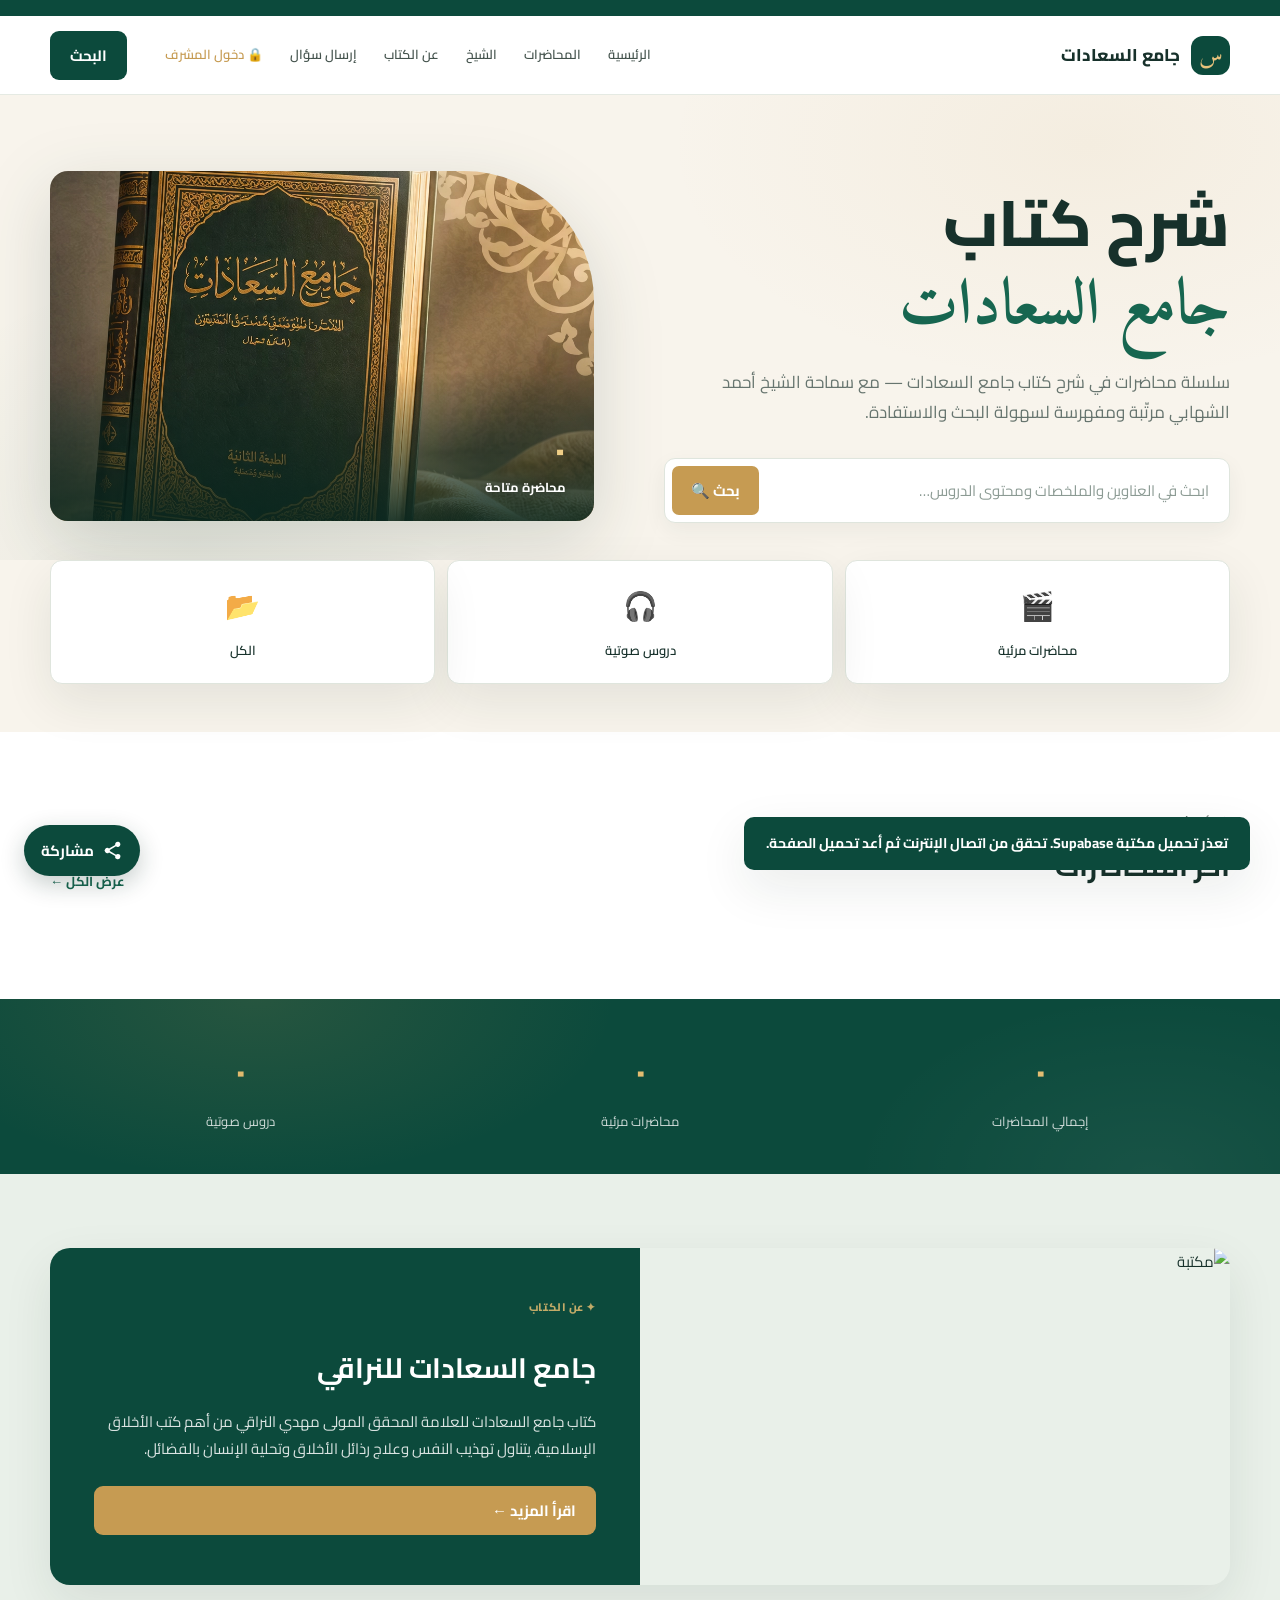
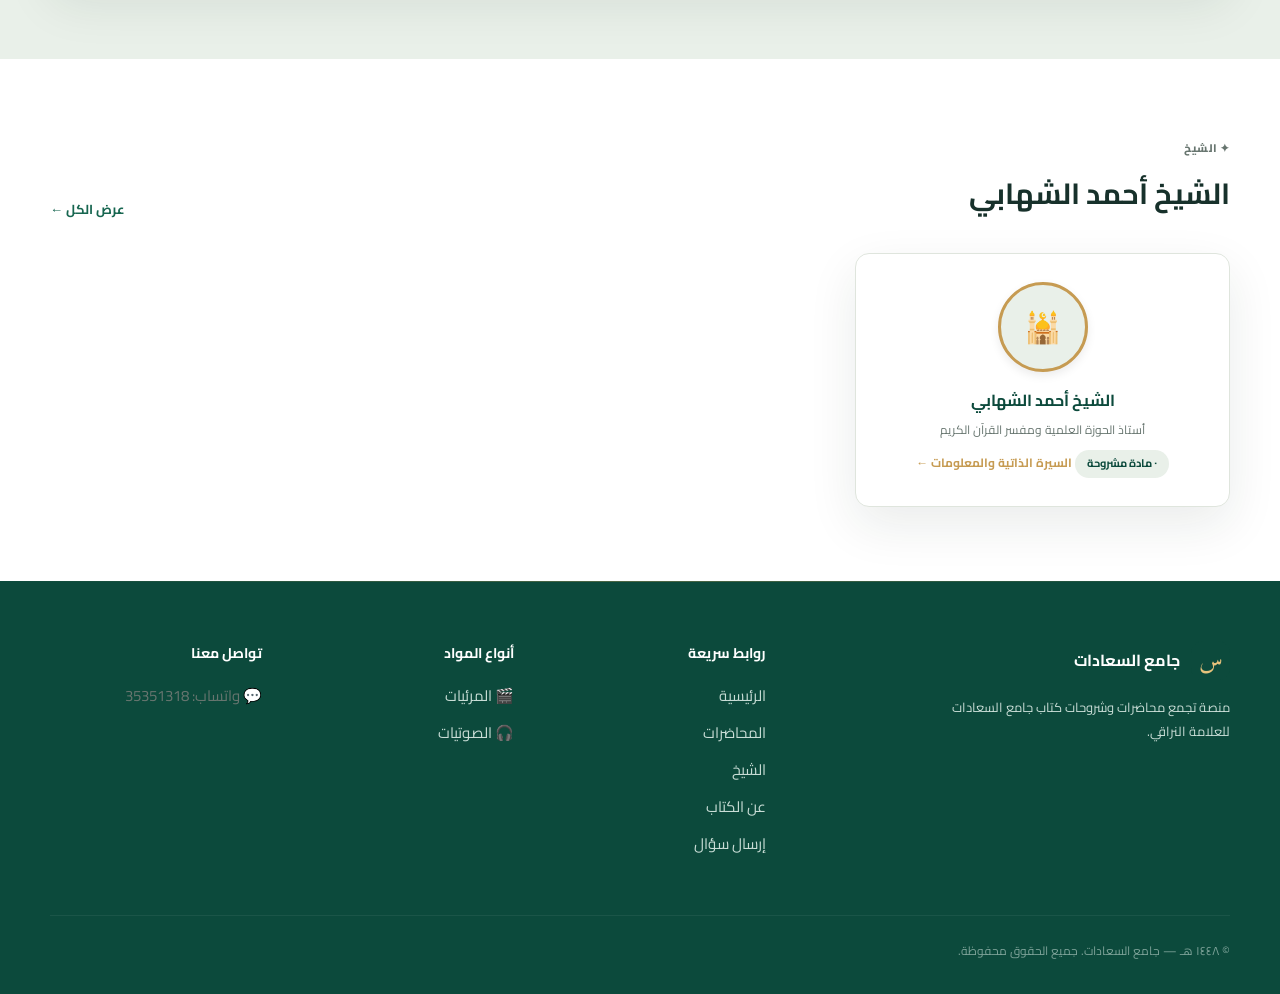
==== commit 0db85134: "Modern animation & style upgrade: scroll reveal, nav glass, counters, card polish" ====
--- a/index.html
+++ b/index.html
@@ -77,7 +77,7 @@
   </section>
 
   <!-- Quick Links -->
-  <section class="section" style="padding-top:0;padding-bottom:48px;background:var(--cream)">
+  <section class="section reveal" style="padding-top:0;padding-bottom:48px;background:var(--cream)">
     <div class="shell">
       <div class="quick">
         <a href="#archive?type=مرئية" data-type="مرئية"><span class="icon">🎬</span><span>محاضرات مرئية</span></a>
@@ -88,7 +88,7 @@
   </section>
 
   <!-- Latest Lectures -->
-  <section class="section">
+  <section class="section reveal">
     <div class="shell">
       <div class="section-head">
         <div>
@@ -102,7 +102,7 @@
   </section>
 
   <!-- Stats Bar -->
-  <div class="stats-bar">
+  <div class="stats-bar reveal">
     <div class="shell">
       <div class="stats-grid">
         <div class="stat-item"><b id="statTotal">٠</b><span>إجمالي المحاضرات</span></div>
@@ -113,7 +113,7 @@
   </div>
 
   <!-- Feature -->
-  <section class="section tint">
+  <section class="section tint reveal">
     <div class="shell">
       <div class="feature">
         <img src="https://images.unsplash.com/photo-1481627834876-b7833e8f5570?auto=format&fit=crop&w=800&q=80" alt="مكتبة">
@@ -128,7 +128,7 @@
   </section>
 
   <!-- Speakers -->
-  <section class="section">
+  <section class="section reveal">
     <div class="shell">
       <div class="section-head">
         <div>
@@ -196,8 +196,10 @@
             <div style="display:grid;place-items:center;height:100%;color:#aaa;font-size:14px">لم يُرفع وسيط بعد</div>
           </div>
           <div class="detail-body">
-            <h3>ملخص المحاضرة</h3>
-            <p id="detailSummary"></p>
+            <h3 id="detailDescriptionHeading">الوصف المختصر</h3>
+            <div id="detailDescription"></div>
+            <h3 id="detailSummaryHeading">ملخص المحاضرة</h3>
+            <div id="detailSummary"></div>
             <h3>أبرز النقاط</h3>
             <ul id="detailPoints"></ul>
             <div class="media-actions" id="mediaActions"></div>
@@ -429,7 +431,7 @@
               <button type="button" data-format="image" aria-label="إدراج صورة" title="إدراج صورة">🖼️ صورة</button>
               <button type="button" data-format="table" aria-label="إدراج جدول" title="إدراج جدول">▦ جدول</button>
               <button type="button" data-format="auto" aria-label="تنسيق تلقائي" title="تنسيق تلقائي">✨ تنسيق تلقائي</button>
-              <button type="button" id="formatWithGemini" class="ai-format-button" aria-label="تحسين التنسيق باستخدام Gemini" title="إرسال الملخص إلى Gemini لترتيبه">✨ تحسين بـ Gemini</button>
+              <button type="button" id="formatWithAI" class="ai-format-button" aria-label="تحسين التنسيق بالذكاء الاصطناعي" title="إرسال الملخص إلى Groq لترتيبه">✨ تحسين بالذكاء الاصطناعي</button>
             </div>
             <textarea id="fSummary" rows="7" dir="rtl" placeholder="اكتب ملخص المحاضرة هنا، واستخدم الأزرار لإضافة التنسيق والصور…"></textarea>
             <div class="image-embed-controls">
@@ -437,7 +439,7 @@
               <input type="text" id="summaryImageAlt" placeholder="وصف الصورة (مطلوب)" aria-label="وصف الصورة">
               <button type="button" id="insertSummaryImage">إدراج الصورة في الملخص</button>
             </div>
-            <span class="hint">يمكن لصق الجداول المنسوخة من Word مع الاحتفاظ ببنية الجدول والعناوين والخط العريض والمائل والقوائم والروابط؛ قد لا تنتقل الألوان والخطوط الخاصة أو الخلايا المدمجة. تُقبل روابط الصور المباشرة وروابط مشاركة Google Drive. عند اختيار Gemini يُرسل الملخص إلى Google. في الاستخدام المجاني قد تُستخدم البيانات لتحسين منتجات Google؛ راجع النتيجة قبل الحفظ.</span>
+            <span class="hint">يمكن لصق الجداول المنسوخة من Word مع الاحتفاظ ببنية الجدول والعناوين والخط العريض والمائل والقوائم والروابط؛ قد لا تنتقل الألوان والخطوط الخاصة أو الخلايا المدمجة. تُقبل روابط الصور المباشرة وروابط مشاركة Google Drive. عند استخدام التحسين بالذكاء الاصطناعي يُرسل الملخص إلى Groq؛ راجع النتيجة قبل الحفظ.</span>
             <div class="summary-preview-wrap">
               <div class="summary-preview-title">معاينة الملخص</div>
               <div id="summaryPreview" class="summary-preview" dir="rtl" aria-live="polite">
--- a/style.css
+++ b/style.css
@@ -81,11 +81,13 @@
 /* ── Mobile Menu ── */
 .menu { display: none; border: 0; background: none; font-size: 23px; color: var(--green); }
 .mobile-nav {
-  display: none; position: fixed; inset: 0;
+  display: flex; position: fixed; inset: 0;
   background: rgba(12,74,60,.96); z-index: 200;
   flex-direction: column; align-items: center; justify-content: center; gap: 32px;
-}
-.mobile-nav.open { display: flex; }
+  opacity: 0; transform: translateY(-10px); pointer-events: none; visibility: hidden;
+  transition: opacity .32s ease, transform .32s ease, visibility .32s;
+}
+.mobile-nav.open { opacity: 1; transform: translateY(0); pointer-events: auto; visibility: visible; }
 .mobile-nav a { color: white; font-size: 22px; font-weight: 700; }
 .mobile-nav .close-menu {
   position: absolute; top: 22px; left: 22px;
@@ -170,7 +172,7 @@
 .view-all:hover { text-decoration: underline; }
 
 /* ── Cards ── */
-.cards { display: grid; grid-template-columns: repeat(3, 1fr); gap: 24px; }
+.cards { display: grid; grid-template-columns: repeat(3, 1fr); grid-auto-rows: 1fr; gap: 24px; }
 .card {
   border: 1px solid var(--line); border-radius: 16px;
   overflow: hidden; background: #fff; box-shadow: var(--shadow);
@@ -381,6 +383,17 @@
   transform: translateY(-2px);
   box-shadow: 0 4px 12px rgba(255,85,0,0.25);
 }
+.btn-action-pdf {
+  background: #f1f5f2;
+  color: var(--green) !important;
+  border: 1px solid var(--line);
+  cursor: pointer;
+}
+.btn-action-pdf:hover {
+  background: var(--mint);
+  transform: translateY(-2px);
+  box-shadow: 0 4px 12px rgba(17,47,38,0.12);
+}
 .btn-action-link svg {
   width: 18px;
   height: 18px;
@@ -637,12 +650,108 @@
 
 
 
+/* ============================================================
+   ✨ MODERN ANIMATION & STYLE UPGRADE — 2026
+   ============================================================ */
+::selection { background: var(--green); color: #f0ce86; }
+::-webkit-scrollbar { width: 9px; height: 9px; }
+::-webkit-scrollbar-track { background: var(--cream); }
+::-webkit-scrollbar-thumb { background: linear-gradient(180deg, var(--green), var(--green-2)); border-radius: 999px; }
+html { scrollbar-color: var(--green) var(--cream); }
+
+/* Nav glass + shrink */
+.nav { transition: background .35s, box-shadow .35s, backdrop-filter .35s; }
+.nav.scrolled { background: rgba(255,255,255,.82); backdrop-filter: blur(18px) saturate(1.2); box-shadow: 0 8px 32px rgba(12,74,60,.10), 0 1px 0 rgba(12,74,60,.06); }
+.nav.scrolled .navin { height: 62px; transition: height .3s; }
+.links a { position: relative; }
+.links a::after { content:""; position:absolute; right:0; bottom:-4px; width:0; height:2px; background: var(--gold); border-radius:999px; transition: width .3s cubic-bezier(.4,0,.2,1); }
+.links a:hover::after, .links a.active::after { width:100%; }
+
+/* Hero mesh + entrance */
+.hero { position: relative; }
+.hero::before { content:""; position:absolute; inset:0; background: radial-gradient(ellipse 700px 400px at 85% 10%, rgba(198,155,82,.08) 0%, transparent 60%), radial-gradient(ellipse 600px 500px at 15% 90%, rgba(12,74,60,.06) 0%, transparent 55%); pointer-events:none; }
+@keyframes fadeUp { from { opacity:0; transform: translateY(22px); } to { opacity:1; transform:translateY(0); } }
+@keyframes fadeIn { from { opacity:0; } to { opacity:1; } }
+@keyframes floatY { 0%,100% { transform: translateY(0); } 50% { transform: translateY(-8px); } }
+@keyframes pulseGlow { 0%,100% { box-shadow: 0 0 0 0 rgba(198,155,82,.22); } 50% { box-shadow: 0 0 0 10px rgba(198,155,82,0); } }
+@keyframes countPop { 0% { transform: scale(.7); } 60% { transform: scale(1.08); } 100% { transform: scale(1); } }
+.hero-grid > div:first-child h1 { animation: fadeUp .8s .1s both; }
+.hero-grid > div:first-child p { animation: fadeUp .8s .25s both; }
+.hero-grid > div:first-child .search { animation: fadeUp .8s .4s both; }
+.hero-art { animation: fadeIn .9s .35s both; }
+.hero-photo { transition: transform .7s cubic-bezier(.2,.8,.2,1); }
+.hero-art:hover .hero-photo { transform: scale(1.02); }
+.stamp { animation: pulseGlow 3s infinite; }
+@media (min-width: 901px) { .hero-art { animation: fadeIn .9s .35s both, floatY 6s 1.2s ease-in-out infinite; } }
+
+/* Reveal on scroll */
+.reveal { opacity:0; transform: translateY(24px); transition: opacity .7s cubic-bezier(.2,.8,.2,1), transform .7s cubic-bezier(.2,.8,.2,1); }
+.reveal.in { opacity:1; transform: translateY(0); }
+.reveal-delay-1 { transition-delay: .08s; }
+.reveal-delay-2 { transition-delay: .16s; }
+.reveal-delay-3 { transition-delay: .24s; }
+
 /* إخفاء عناصر الإدارة افتراضياً لغير المشرف */
 body:not(.is-admin) .admin-only {
   display: none !important;
 }
 body:not(.is-admin) .admin-toggle {
   display: none !important;
+}
+
+/* Quick links polish */
+.quick a { position: relative; overflow: hidden; }
+.quick a::after { content:""; position:absolute; inset:0; background: linear-gradient(100deg, transparent 30%, rgba(198,155,82,.07) 50%, transparent 70%); transform: translateX(-100%); transition: transform .6s; }
+.quick a:hover::after { transform: translateX(100%); }
+.quick a .icon { transition: transform .35s cubic-bezier(.34,1.56,.64,1); display: inline-block; }
+.quick a:hover .icon { transform: translateY(-4px) scale(1.12) rotate(-6deg); }
+
+/* Cards premium hover */
+.card { position: relative; transition: transform .35s cubic-bezier(.2,.8,.2,1), box-shadow .35s, border-color .3s; }
+.card::before { content:""; position:absolute; inset:0; border-radius:16px; pointer-events:none; opacity:0; background: linear-gradient(100deg, transparent 40%, rgba(255,255,255,.5) 50%, transparent 60%); transform: translateX(-100%); transition: transform .7s, opacity .3s; z-index:1; }
+.card:hover { transform: translateY(-7px); box-shadow: 0 22px 48px rgba(12,74,60,.14), 0 4px 12px rgba(12,74,60,.08); border-color: rgba(198,155,82,.35); }
+.card:hover::before { opacity:1; transform: translateX(100%); }
+.card .thumb { overflow: hidden; border-radius: 16px 16px 0 0; }
+.card .thumb img { transition: transform .6s cubic-bezier(.2,.8,.2,1); }
+.card:hover .thumb img { transform: scale(1.07); }
+
+/* Buttons lift */
+.btn-primary, .btn-gold, .nav-cta, .btn-outline, .btn-action-link { position: relative; overflow: hidden; transition: transform .2s, box-shadow .25s, background .2s; }
+.btn-primary:hover, .btn-gold:hover, .nav-cta:hover { transform: translateY(-2px); box-shadow: 0 8px 20px rgba(12,74,60,.22); }
+.btn-primary:active, .btn-gold:active, .nav-cta:active { transform: translateY(0) scale(.98); }
+
+/* Stats bar mesh */
+.stats-bar { position: relative; overflow:hidden; }
+.stats-bar::before { content:""; position:absolute; inset:0; background: radial-gradient(ellipse 600px 300px at 20% 0%, rgba(198,155,82,.14), transparent 60%), radial-gradient(ellipse 500px 300px at 90% 100%, rgba(255,255,255,.05), transparent 60%); pointer-events:none; }
+.stat-item b.counting { animation: countPop .5s ease; }
+
+/* Feature + speakers */
+.feature img { transition: transform .6s cubic-bezier(.2,.8,.2,1); }
+.feature:hover img { transform: scale(1.03); }
+
+/* Detail head shimmer */
+.detail-head { position: relative; overflow:hidden; }
+.detail-head::after { content:""; position:absolute; inset:0; background: linear-gradient(100deg, transparent 20%, rgba(255,255,255,.06) 45%, transparent 70%); transform: translateX(-100%); animation: shimmerLine 1.2s .6s both; }
+@keyframes shimmerLine { to { transform: translateX(100%); } }
+
+/* Footer glow */
+.footer { position: relative; }
+.footer::before { content:""; position:absolute; top:0; left:0; right:0; height:1px; background: linear-gradient(90deg, transparent, rgba(198,155,82,.35), transparent); }
+
+
+
+/* Admin modal pop */
+.admin-overlay.open .admin-modal { animation: modalPop .4s cubic-bezier(.34,1.56,.64,1) both; }
+@keyframes modalPop { from { opacity:0; transform: scale(.92) translateY(14px); } to { opacity:1; transform: scale(1) translateY(0); } }
+
+/* Page fade */
+.page-fade-in { animation: fadeUp .45s both; }
+
+/* Reduced motion */
+@media (prefers-reduced-motion: reduce) {
+  *, *::before, *::after { animation-duration:.01ms !important; animation-iteration-count:1 !important; transition-duration:.01ms !important; }
+  .hero-art { animation: none !important; }
+  .reveal { opacity:1; transform:none; }
 }
 
 .bismillah-container {
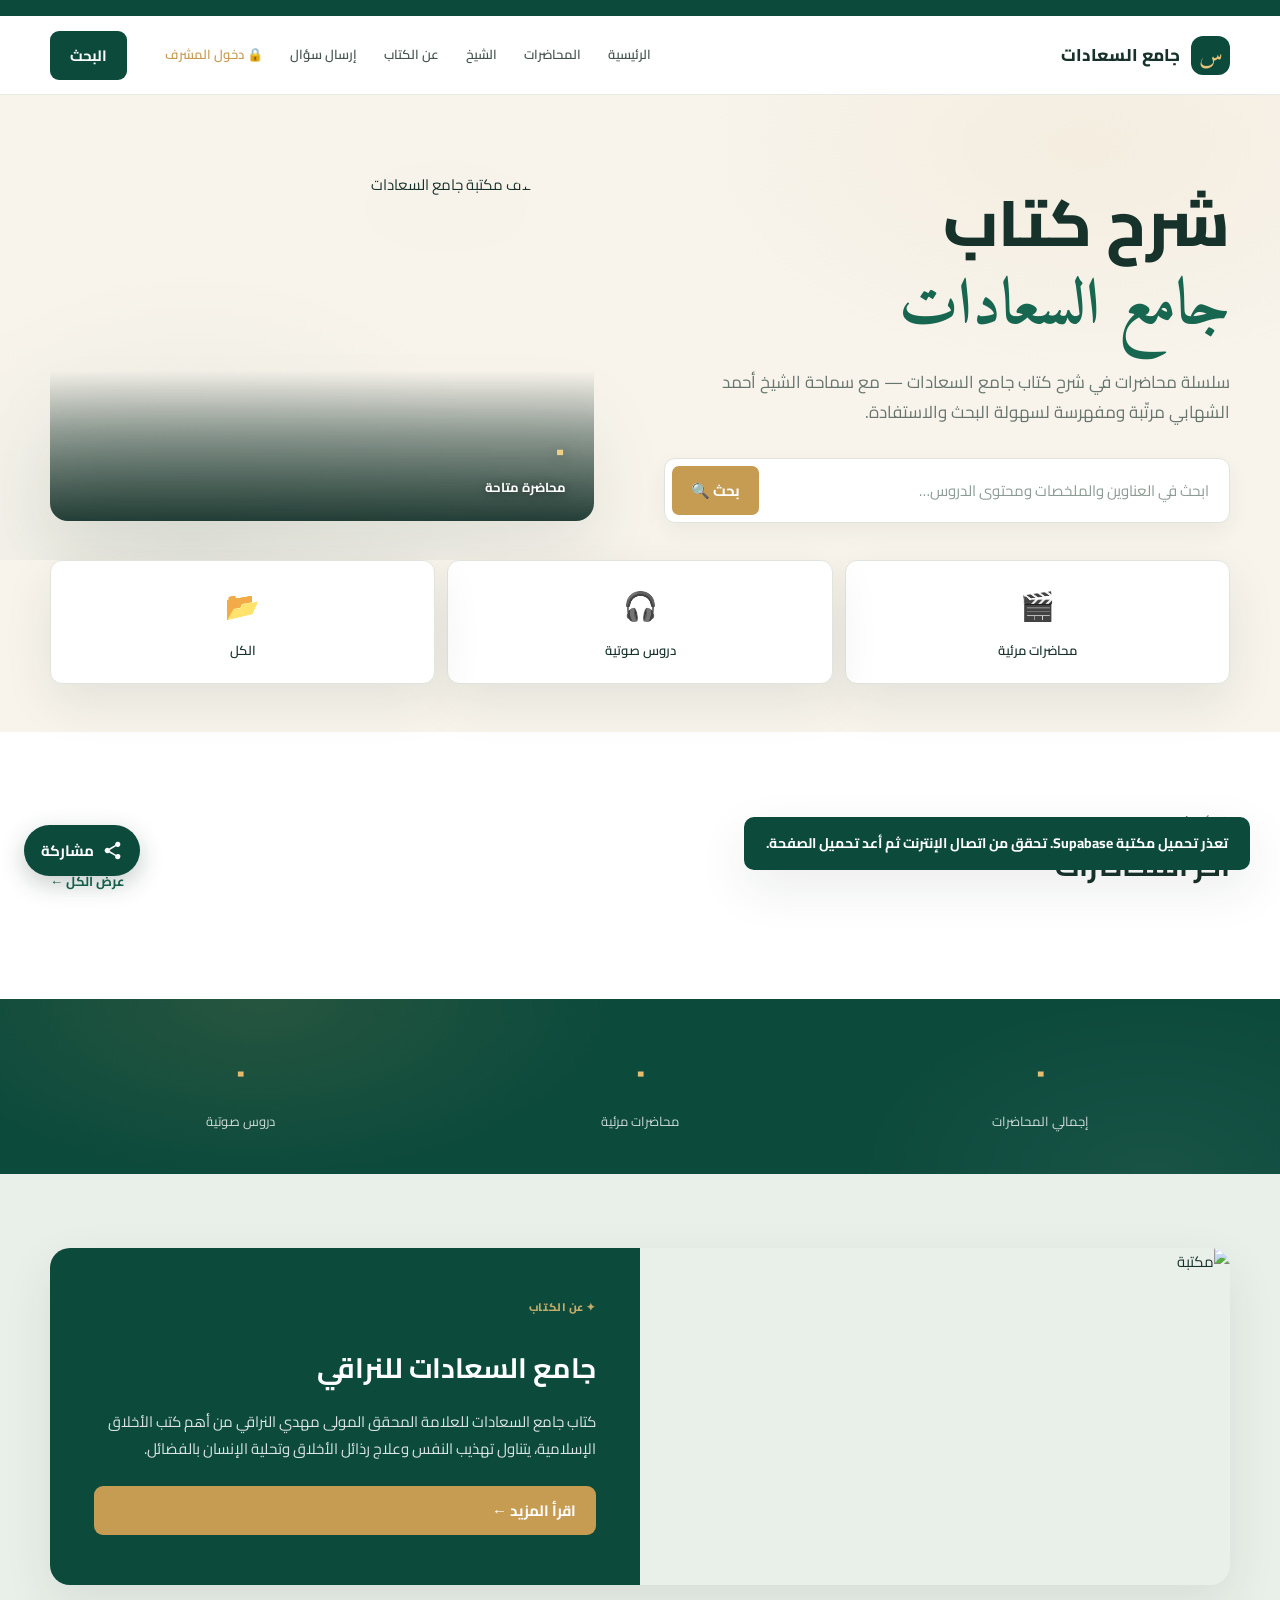
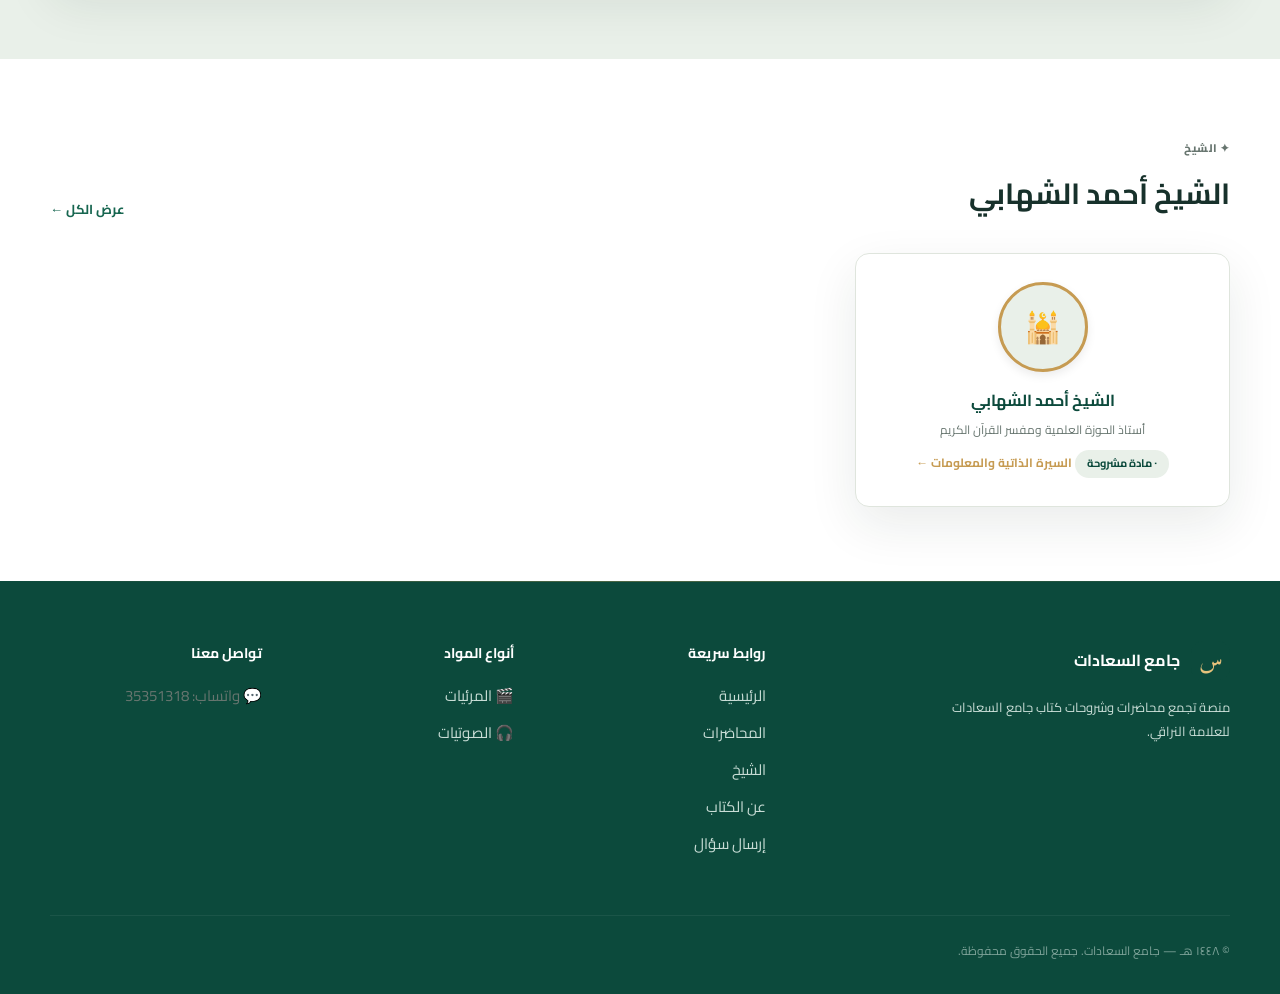
==== commit 13630500: "Use Google Drive hero image Co-authored-by: Copilot <223556219+Copilot@users.noreply.github.com>" ====
--- a/index.html
+++ b/index.html
@@ -66,7 +66,7 @@
       </div>
       <div class="hero-art">
         <img class="hero-photo"
-          src="assets/hero-cover.png"
+          src="https://drive.google.com/uc?export=view&id=1J5FEpeufFKZVjfZl0wgEvanvHMsLMhA9"
           alt="صورة غلاف مكتبة جامع السعادات">
         <div class="stamp">
           <b id="totalCount">٠</b>
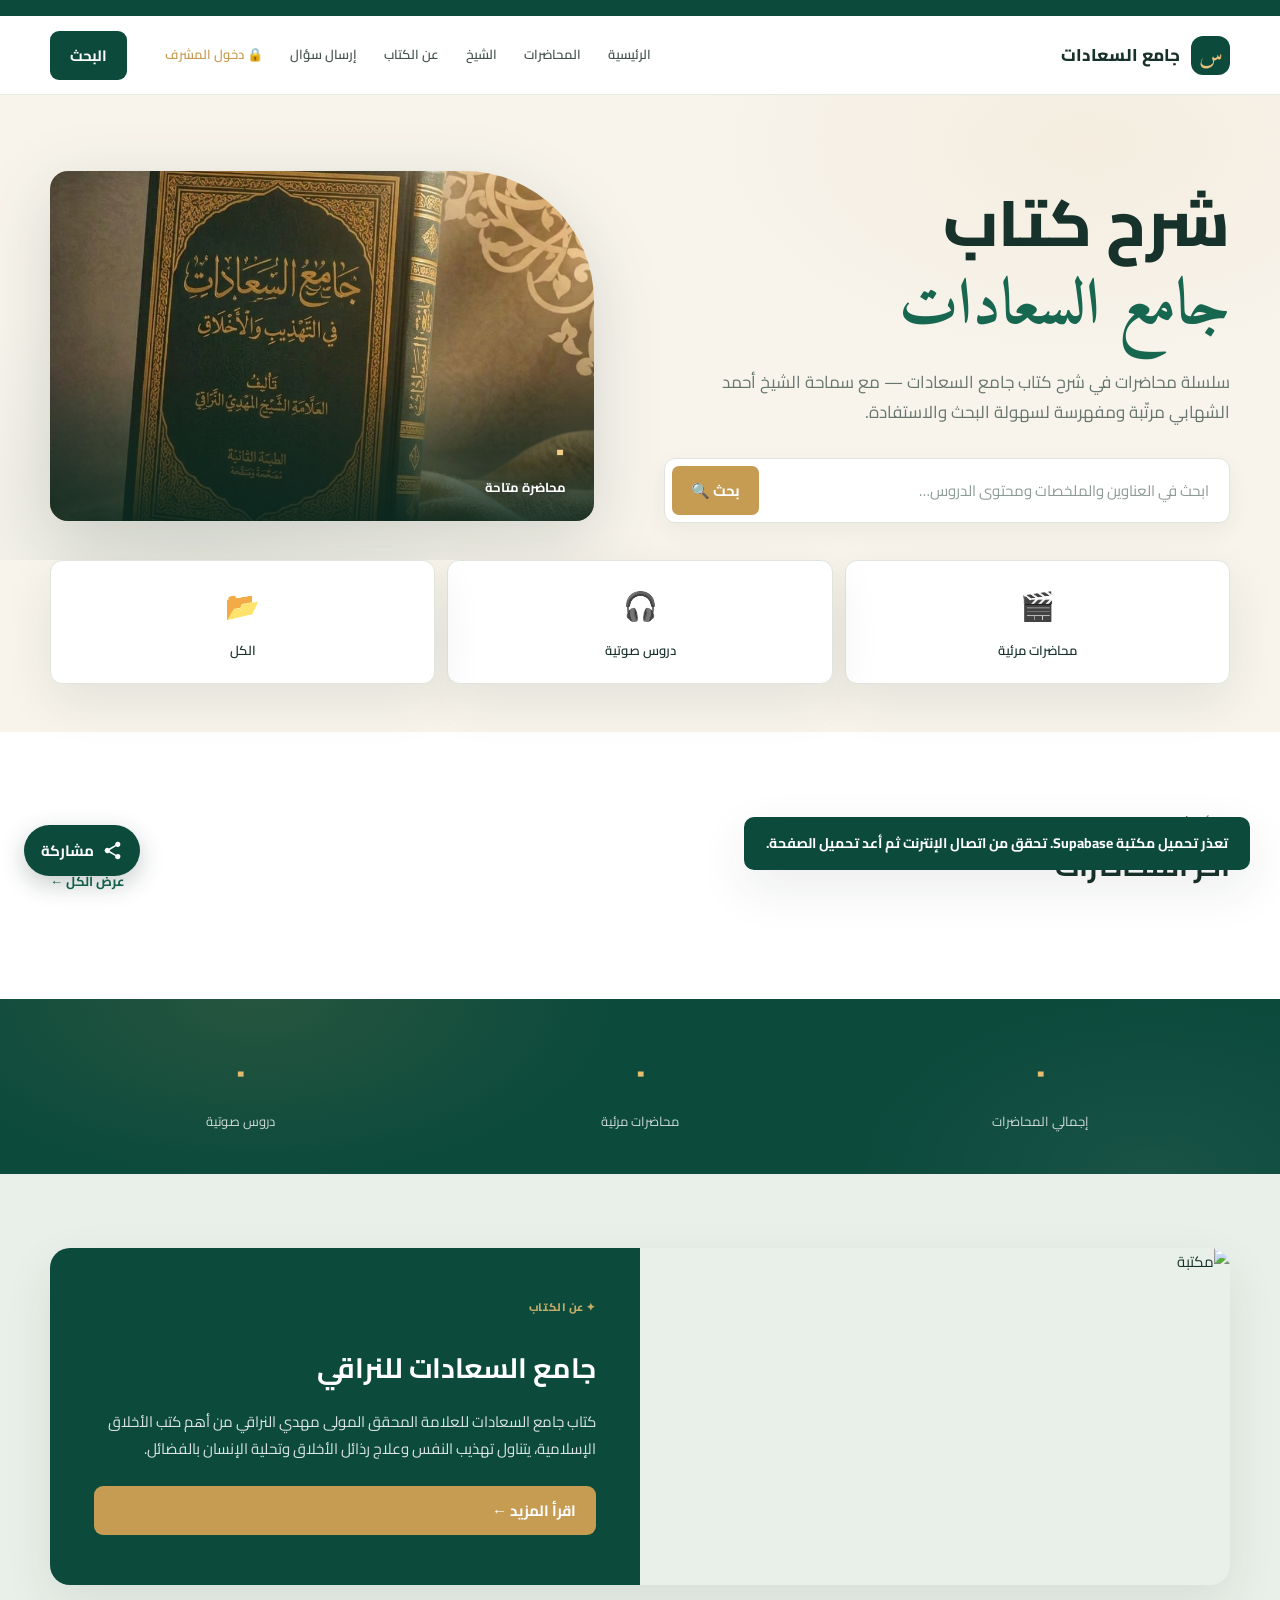
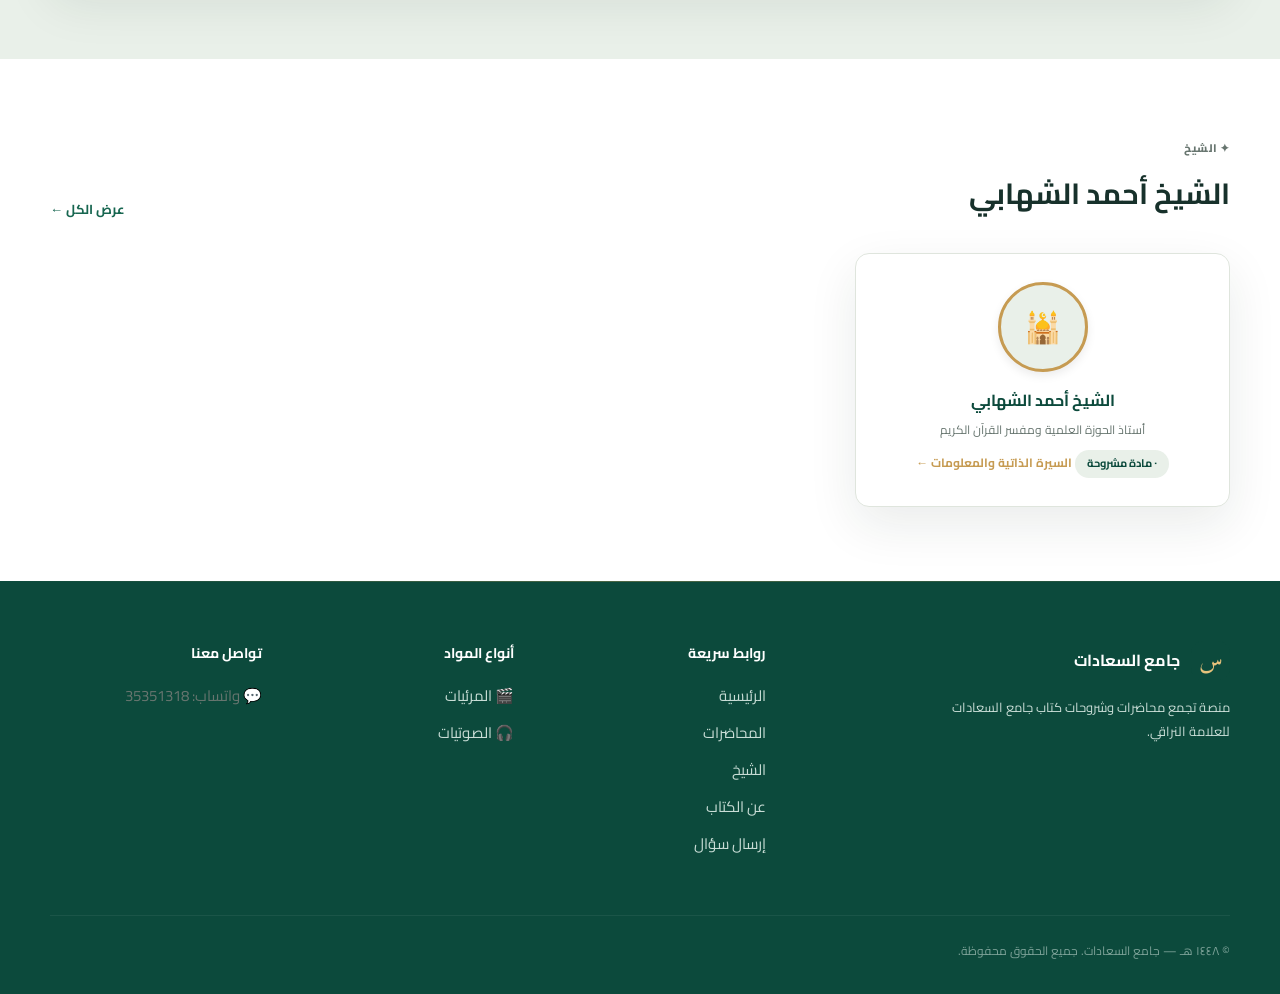
==== commit a7842ed1: "Load hero image from repository asset Co-authored-by: Copilot <223556219+Copilot@users.noreply.githu" ====
--- a/index.html
+++ b/index.html
@@ -66,7 +66,7 @@
       </div>
       <div class="hero-art">
         <img class="hero-photo"
-          src="https://drive.google.com/uc?export=view&id=1J5FEpeufFKZVjfZl0wgEvanvHMsLMhA9"
+          src="assets/1.jpeg"
           alt="صورة غلاف مكتبة جامع السعادات">
         <div class="stamp">
           <b id="totalCount">٠</b>
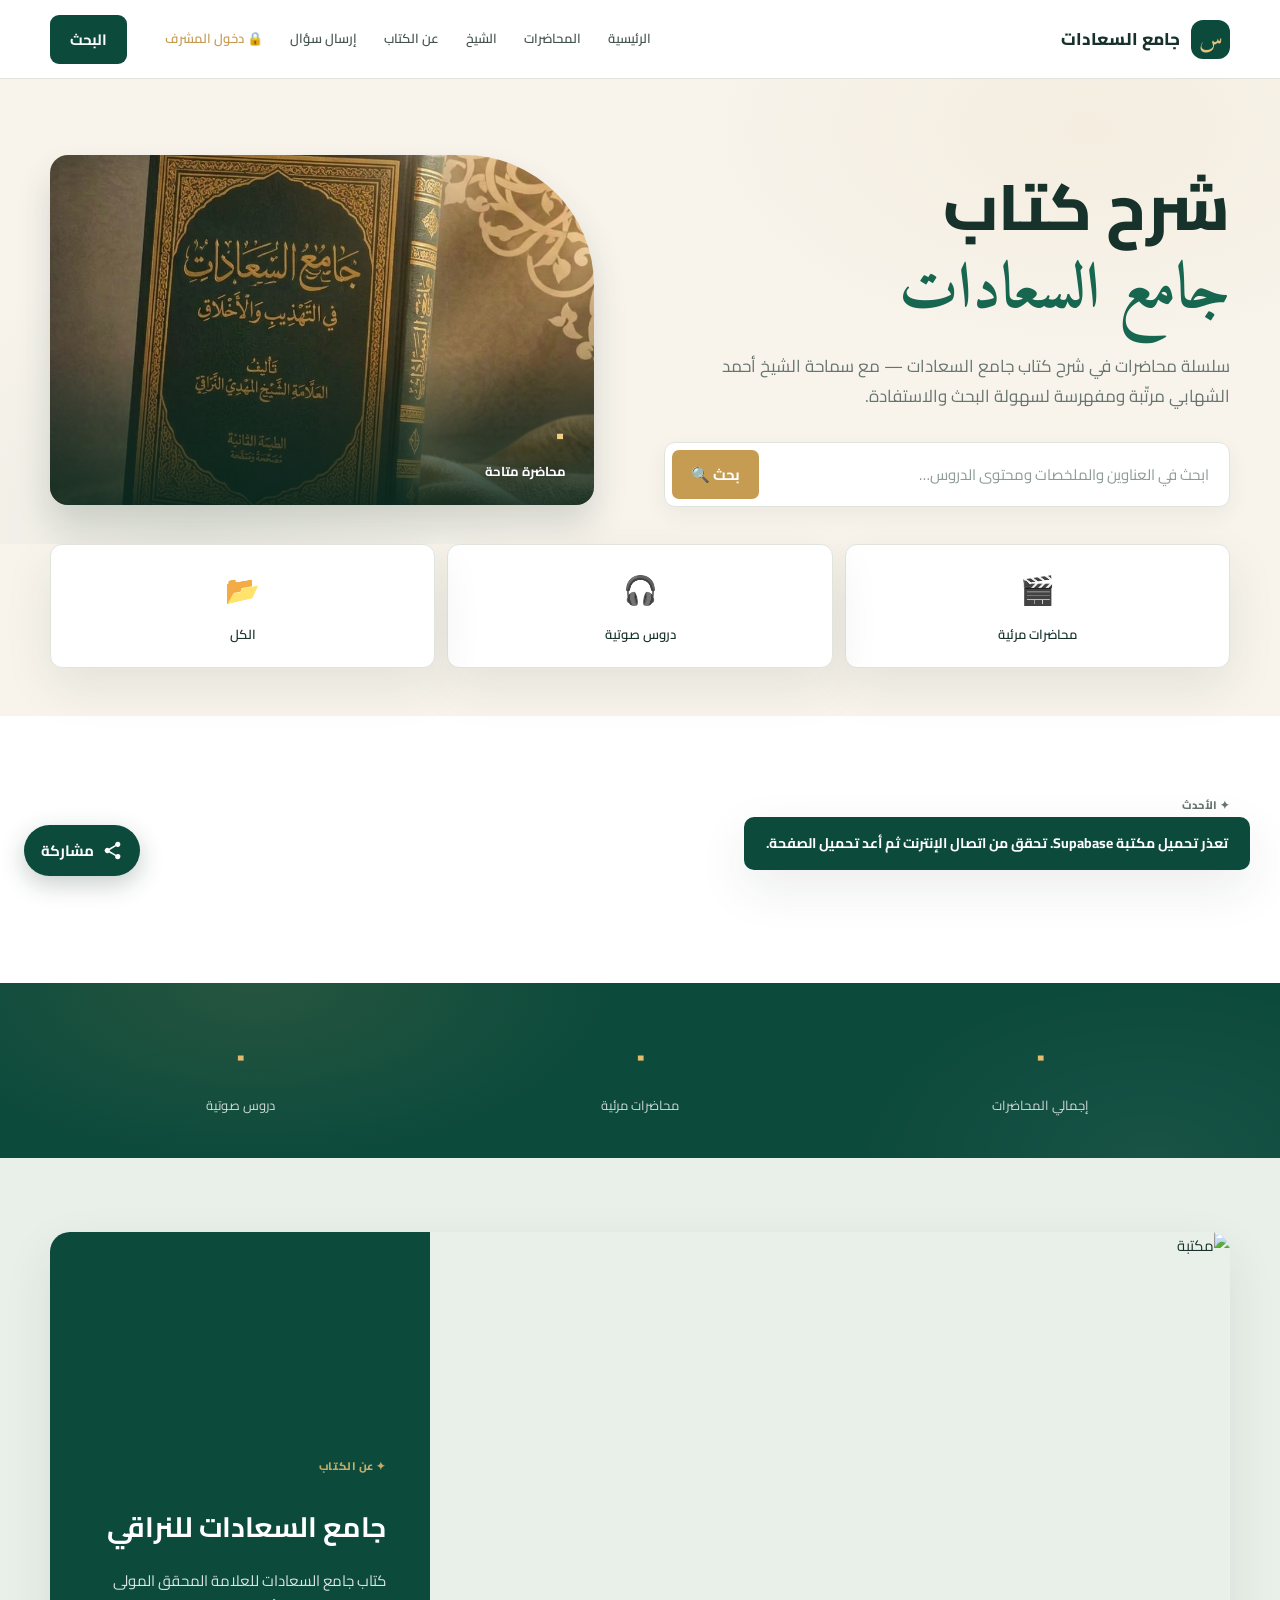
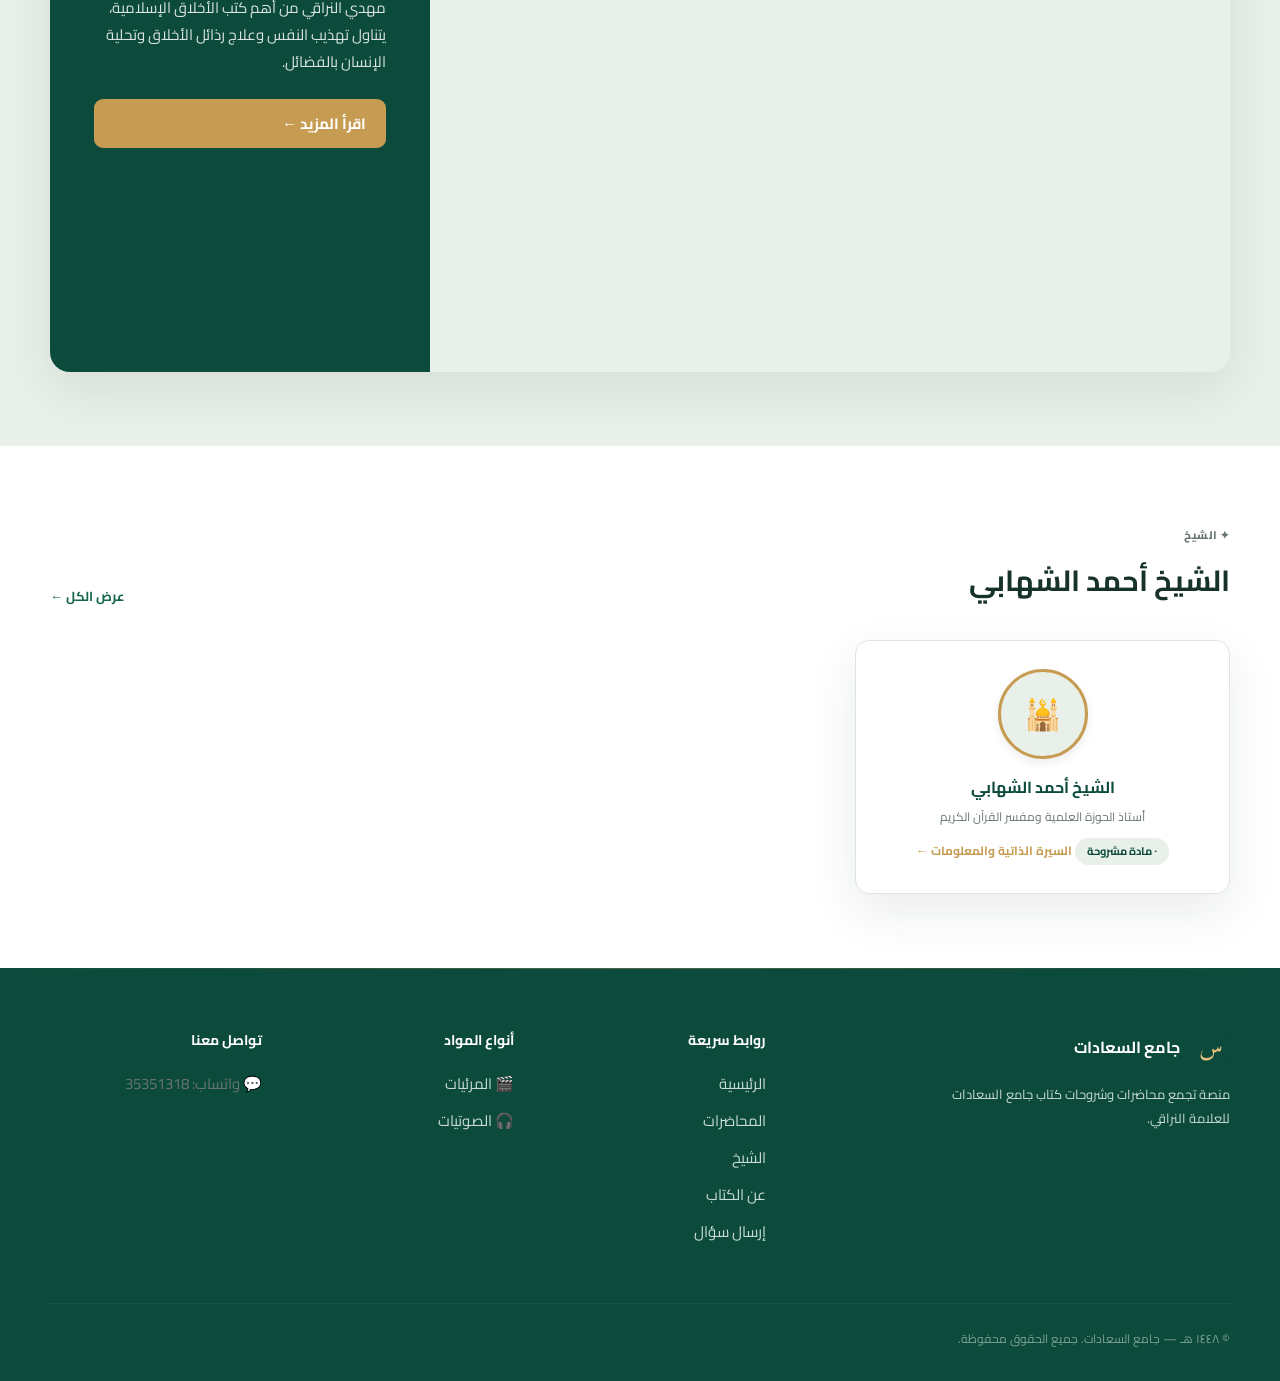
==== commit 6a553377: "Add files via upload" ====
--- a/index.html
+++ b/index.html
@@ -12,11 +12,6 @@
 </head>
 <body>
 
-<!-- ── Top Bar ── -->
-<div class="topbar">
-  <div class="shell" style="justify-content:flex-end;"></div>
-</div>
-
 <!-- ── Navigation ── -->
 <nav class="nav">
   <div class="shell navin">
@@ -67,7 +62,8 @@
       <div class="hero-art">
         <img class="hero-photo"
           src="assets/1.jpeg"
-          alt="صورة غلاف مكتبة جامع السعادات">
+          alt="صورة غلاف مكتبة جامع السعادات"
+          width="928" height="1149" fetchpriority="high" decoding="async">
         <div class="stamp">
           <b id="totalCount">٠</b>
           <span>محاضرة متاحة</span>
@@ -116,7 +112,7 @@
   <section class="section tint reveal">
     <div class="shell">
       <div class="feature">
-        <img src="https://images.unsplash.com/photo-1481627834876-b7833e8f5570?auto=format&fit=crop&w=800&q=80" alt="مكتبة">
+        <img src="https://images.unsplash.com/photo-1481627834876-b7833e8f5570?auto=format&fit=crop&w=800&q=80" alt="مكتبة" width="800" height="740" loading="lazy" decoding="async">
         <div class="feature-copy">
           <p class="eyebrow" style="color:#e4bc70">✦ عن الكتاب</p>
           <h2>جامع السعادات للنراقي</h2>
@@ -196,6 +192,10 @@
             <div style="display:grid;place-items:center;height:100%;color:#aaa;font-size:14px">لم يُرفع وسيط بعد</div>
           </div>
           <div class="detail-body">
+            <div class="reading-toolbar" role="group" aria-label="خيارات القراءة">
+              <button type="button" id="themeToggle" class="reading-toggle" aria-pressed="false">🌙 الوضع الداكن</button>
+              <button type="button" id="fontSizeToggle" class="reading-toggle" aria-pressed="false">🔎 تكبير الخط</button>
+            </div>
             <h3 id="detailDescriptionHeading">الوصف المختصر</h3>
             <div id="detailDescription"></div>
             <h3 id="detailSummaryHeading">ملخص المحاضرة</h3>
@@ -266,7 +266,7 @@
     <div class="shell" style="max-width:820px">
       <p class="eyebrow">✦ التعريف بالكتاب</p>
       <h2 style="font:700 34px 'Cairo',sans-serif;margin:10px 0 24px">كتاب جامع السعادات</h2>
-      <div style="line-height:2;color:#4a5c56;font-size:16px">
+      <div style="line-height:2;color:var(--reading-muted);font-size:16px">
         <p><strong>المؤلف:</strong> العلامة المحقق المولى مهدي النراقي (١١٢٨ - ١٢٠٩ هـ)</p>
         <p>كتاب <em>جامع السعادات</em> من أجمع كتب الأخلاق الإسلامية، يقع في ثلاثة أجزاء يتناول فيها المؤلف علم الأخلاق بمنهج فلسفي تحليلي دقيق، مستنيراً بالقرآن الكريم والسنة الشريفة.</p>
         <p><strong>محاور الكتاب الرئيسية:</strong></p>
@@ -279,7 +279,7 @@
         </ul>
 
         <!-- صندوق تحميل الكتاب -->
-        <div style="background:#fff;border:1px solid var(--line);border-radius:14px;padding:24px;box-shadow:var(--shadow);text-align:center;margin-top:20px;">
+        <div style="background:var(--surface);border:1px solid var(--line);border-radius:14px;padding:24px;box-shadow:var(--shadow);text-align:center;margin-top:20px;">
           <div style="font-size:36px;margin-bottom:8px;">📚</div>
           <h3 style="color:var(--green);font-size:19px;margin-bottom:6px;">تحميل وقراءة كتاب جامع السعادات</h3>
           <p style="color:var(--muted);font-size:14px;margin-bottom:18px;">يمكنكم تصفح وتحميل أجزاء كتاب جامع السعادات مجاناً عبر مكتبة المحسن الرقمية:</p>
@@ -477,8 +477,8 @@
   </div>
 </div>
 
-<script src="https://cdn.jsdelivr.net/npm/@supabase/supabase-js@2"></script>
-<script src="config.js"></script>
-<script src="app.js"></script>
+<script src="https://cdn.jsdelivr.net/npm/@supabase/supabase-js@2" defer></script>
+<script src="config.js" defer></script>
+<script src="app.js" defer></script>
 </body>
 </html>
--- a/style.css
+++ b/style.css
@@ -12,8 +12,30 @@
   --gold: #c69b52;
   --line: #dfe5dd;
   --white: #fff;
+  --surface: #fff;
+  --surface-muted: #fafafa;
+  --reading-text: #2d3748;
+  --reading-muted: #4a5c56;
   --shadow: 0 18px 50px rgba(17,47,38,.09);
   --radius: 12px;
+}
+
+:root[data-theme="dark"] {
+  color-scheme: dark;
+  --ink: #e6eee9;
+  --muted: #aab9b1;
+  --green: #28684f;
+  --green-2: #85d3b2;
+  --mint: #202c27;
+  --cream: #19211d;
+  --gold: #d3ad69;
+  --line: #3a4941;
+  --white: #242e29;
+  --surface: #222c27;
+  --surface-muted: #1c2521;
+  --reading-text: #e0e8e3;
+  --reading-muted: #c1cdc6;
+  --shadow: 0 18px 50px rgba(0,0,0,.22);
 }
 
 /* ── Reset & Base ── */
@@ -22,7 +44,7 @@
 body {
   margin: 0;
   color: var(--ink);
-  background: #fff;
+  background: var(--surface);
   font: 15px/1.8 'Cairo', sans-serif;
   direction: rtl;
 }
@@ -34,16 +56,12 @@
 /* ── Layout ── */
 .shell { width: min(1180px, calc(100% - 40px)); margin: auto; }
 
-/* ── Top Bar ── */
-.topbar { background: var(--green); color: #dcebe4; font-size: 12px; }
-.topbar .shell { display: flex; justify-content: space-between; padding: 8px 0; }
-
 /* ── Navigation ── */
 .nav {
   position: sticky; top: 0; z-index: 100;
-  background: rgba(255,255,255,.94);
+  background: color-mix(in srgb, var(--surface) 94%, transparent);
   backdrop-filter: blur(14px);
-  border-bottom: 1px solid rgba(223,229,221,.8);
+  border-bottom: 1px solid var(--line);
 }
 .navin { height: 78px; display: flex; align-items: center; gap: 38px; }
 .brand { display: flex; align-items: center; gap: 11px; margin-left: auto; }
@@ -54,7 +72,6 @@
   font-family: Amiri, serif; font-size: 24px;
 }
 .brand strong { display: block; font: 800 17px 'Cairo', sans-serif; }
-.brand span { display: block; color: var(--muted); font-size: 10px; }
 .links { display: flex; gap: 27px; color: #44534d; font-size: 13px; font-weight: 600; }
 .links a:hover { color: var(--green); }
 
@@ -105,7 +122,7 @@
 /* ── Search ── */
 .search {
   display: flex; max-width: 570px; padding: 7px;
-  background: #fff; border: 1px solid var(--line);
+  background: var(--surface); border: 1px solid var(--line);
   border-radius: 11px; box-shadow: 0 8px 22px rgba(30,50,43,.06);
 }
 .search input {
@@ -129,12 +146,12 @@
   position: relative;
   min-height: 350px;
   isolation: isolate;
-  filter: drop-shadow(0 20px 34px rgba(17,47,38,.16));
 }
 .hero-photo {
   width: 100%; height: 350px; object-fit: cover; object-position: center;
   border-radius: 18px 130px 18px 18px;
   display: block;
+  box-shadow: 0 20px 34px rgba(17,47,38,.16);
 }
 .stamp {
   position: absolute; right: 0; bottom: 0; left: 0;
@@ -145,15 +162,13 @@
 }
 .stamp b { display: block; font: 800 38px/1.25 'Cairo', sans-serif; color: #f0ce86; text-shadow: 0 2px 12px rgba(0,0,0,.3); }
 .stamp span { font-size: 13px; font-weight: 700; color: #fff; text-shadow: 0 1px 8px rgba(0,0,0,.5); }
-.pattern { position: absolute; left: 0; top: -25px; color: var(--gold); opacity: .55; font-size: 95px; font-family: Amiri; }
-
 /* ── Quick Links ── */
 .quick {
   display: grid; grid-template-columns: repeat(3, 1fr);
   gap: 12px; margin-top: -31px; position: relative; z-index: 2;
 }
 .quick a {
-  padding: 20px 16px; background: #fff;
+  padding: 20px 16px; background: var(--surface);
   border: 1px solid var(--line); border-radius: var(--radius);
   text-align: center; font-weight: 600; font-size: 13px;
   box-shadow: var(--shadow); transition: all .2s;
@@ -175,7 +190,7 @@
 .cards { display: grid; grid-template-columns: repeat(3, 1fr); grid-auto-rows: 1fr; gap: 24px; }
 .card {
   border: 1px solid var(--line); border-radius: 16px;
-  overflow: hidden; background: #fff; box-shadow: var(--shadow);
+  overflow: hidden; background: var(--surface); box-shadow: var(--shadow);
   transition: transform .25s, box-shadow .25s;
   display: flex; flex-direction: column;
 }
@@ -200,7 +215,7 @@
 .card-body { padding: 20px; flex: 1; display: flex; flex-direction: column; }
 .card-body h3 { margin: 0 0 6px; font-size: 16px; line-height: 1.4; }
 .meta { color: var(--muted); font-size: 12px; margin-bottom: 10px; }
-.desc { color: #4a5c56; font-size: 13px; line-height: 1.7; flex: 1; margin: 0 0 16px; }
+.desc { color: var(--reading-muted); font-size: 13px; line-height: 1.7; flex: 1; margin: 0 0 16px; }
 .card-foot { display: flex; align-items: center; justify-content: space-between; gap: 10px; margin-top: auto; }
 .watch {
   border: 0; border-radius: 8px; background: var(--green); color: white;
@@ -222,7 +237,7 @@
 /* ── Speakers ── */
 .speakers { display: grid; grid-template-columns: repeat(3, 1fr); gap: 28px; }
 .speaker-card {
-  background: #fff; border: 1px solid var(--line); border-radius: 14px;
+  background: var(--surface); border: 1px solid var(--line); border-radius: 14px;
   padding: 28px 22px; text-align: center; box-shadow: var(--shadow); transition: transform .2s, box-shadow .2s;
   cursor: pointer; position: relative;
 }
@@ -249,7 +264,7 @@
 
 /* ── Speaker Bio Modal ── */
 .bio-modal-content {
-  background: #fff; border-radius: 16px; width: 90%; max-width: 750px;
+  background: var(--surface); border-radius: 16px; width: 90%; max-width: 750px;
   max-height: 88vh; overflow-y: auto; padding: 32px; position: relative;
   box-shadow: 0 20px 50px rgba(0,0,0,0.3); line-height: 1.8;
 }
@@ -263,8 +278,8 @@
   margin: -12px -12px 0 0;
   border: 1px solid var(--line);
   border-radius: 50%;
-  background: #fff;
-  color: var(--green);
+  background: var(--surface);
+  color: var(--green-2);
   font-size: 18px;
   box-shadow: 0 2px 8px rgba(0,0,0,.08);
 }
@@ -298,9 +313,9 @@
 /* ── Archive Page ── */
 .archive-tools { display: flex; gap: 14px; flex-wrap: wrap; margin-bottom: 28px; align-items: center; }
 .archive-tools .search { flex: 1; min-width: 260px; }
-.archive-tools select { padding: 12px 16px; border: 1px solid var(--line); border-radius: 9px; background: #fff; color: var(--ink); font-weight: 600; cursor: pointer; }
+.archive-tools select { padding: 12px 16px; border: 1px solid var(--line); border-radius: 9px; background: var(--surface); color: var(--ink); font-weight: 600; cursor: pointer; }
 .filter-tags { display: flex; gap: 8px; flex-wrap: wrap; }
-.filter-tag { padding: 7px 16px; border: 1px solid var(--line); border-radius: 20px; font-size: 12px; font-weight: 600; background: #fff; cursor: pointer; transition: all .2s; }
+.filter-tag { padding: 7px 16px; border: 1px solid var(--line); border-radius: 20px; font-size: 12px; font-weight: 600; background: var(--surface); color: var(--ink); cursor: pointer; transition: all .2s; }
 .filter-tag:hover, .filter-tag.active { background: var(--green); color: white; border-color: var(--green); }
 .sort-bar { display: flex; justify-content: space-between; align-items: center; margin-bottom: 20px; }
 .results-count { color: var(--muted); font-size: 13px; }
@@ -311,13 +326,13 @@
 .detail-head h1 { font: 700 32px 'Cairo', sans-serif; margin: 10px 0 16px; }
 .detail-head .meta { color: rgba(255,255,255,.7); font-size: 13px; }
 .detail-grid { display: grid; grid-template-columns: 1fr 320px; gap: 28px; }
-.detail-main { background: #fff; border: 1px solid var(--line); border-radius: 0 0 0 18px; overflow: hidden; }
+.detail-main { background: var(--surface); border: 1px solid var(--line); border-radius: 0 0 0 18px; overflow: hidden; }
 .detail-media { background: #000; aspect-ratio: 16/9; }
 .detail-media iframe, .detail-media video { width: 100%; height: 100%; }
-.detail-media.media-with-audio { display: flex; flex-direction: column; aspect-ratio: auto; background: #fff; }
+.detail-media.media-with-audio { display: flex; flex-direction: column; aspect-ratio: auto; background: var(--surface); }
 .media-video { width: 100%; aspect-ratio: 16/9; flex: 0 0 auto; background: #000; }
 .media-video iframe { display: block; width: 100%; height: 100%; }
-.media-audio-panel { flex: 0 0 auto; padding: 16px 20px; background: #f4f9f6; border-top: 2px solid var(--gold); }
+.media-audio-panel { flex: 0 0 auto; padding: 16px 20px; background: var(--mint); border-top: 2px solid var(--gold); }
 .media-audio-title { display: flex; align-items: center; gap: 6px; margin-bottom: 8px; color: var(--green); font-size: 13px; font-weight: 700; }
 .media-audio-panel iframe { display: block; width: 100%; height: 166px; }
 .media-audio-panel audio { display: block; width: 100%; min-height: 54px; }
@@ -325,27 +340,47 @@
 .detail-media.audio-only audio { width: 100%; height: 54px; }
 /* ── Detail Body & Markdown Styling ── */
 .detail-body { padding: 32px 40px; direction: rtl; text-align: right; }
+.reading-toolbar { display: flex; flex-wrap: wrap; gap: 10px; margin-bottom: 24px; }
+.reading-toggle {
+  min-height: 42px;
+  padding: 8px 14px;
+  border: 1px solid var(--line);
+  border-radius: 9px;
+  background: var(--surface-muted);
+  color: var(--ink);
+  font-weight: 700;
+  transition: background .2s, border-color .2s;
+}
+.reading-toggle:hover, .reading-toggle:focus-visible { background: var(--mint); border-color: var(--green-2); }
 .detail-body h3 { font-size: 20px; font-weight: 700; color: var(--green); margin: 24px 0 14px; border-right: 4px solid var(--gold); padding-right: 12px; }
-.detail-body h3:first-child { margin-top: 0; }
-.detail-body p { color: #2d3748; line-height: 1.9; font-size: 15px; margin-bottom: 16px; }
-.detail-body ul, .detail-body ol { padding-right: 24px; color: #2d3748; line-height: 2; font-size: 15px; margin-bottom: 18px; }
+.detail-body p { color: var(--reading-text); line-height: 1.9; font-size: 15px; margin-bottom: 16px; }
+.detail-body ul, .detail-body ol { padding-right: 24px; color: var(--reading-text); line-height: 2; font-size: 15px; margin-bottom: 18px; }
+.reading-toolbar + h3 { margin-top: 0; }
 .detail-body li { margin-bottom: 6px; }
 .detail-body li::marker { color: var(--gold); font-weight: bold; }
-.detail-body strong { color: var(--green); font-weight: 700; }
-.detail-body blockquote { margin: 18px 0; padding: 14px 20px; background: var(--mint); border-right: 4px solid var(--green); border-radius: 6px; color: var(--green); font-style: italic; font-size: 15px; }
+.detail-body strong { color: var(--green-2); font-weight: 700; }
+.detail-body blockquote { margin: 18px 0; padding: 14px 20px; background: var(--mint); border-right: 4px solid var(--green-2); border-radius: 6px; color: var(--green-2); font-style: italic; font-size: 15px; }
+#detail.large-reading-text .detail-body p,
+#detail.large-reading-text .detail-body ul,
+#detail.large-reading-text .detail-body ol,
+#detail.large-reading-text .detail-body blockquote,
+#detail.large-reading-text .detail-body .points-list li,
+#detail.large-reading-text .detail-body .detail-table { font-size: 18px; }
+#detail.large-reading-text .detail-body h3 { font-size: 24px; }
+#detail.large-reading-text .detail-body { line-height: 2.1; }
 
 /* ── Rich Markdown Tables ── */
 .table-wrapper { overflow-x: auto; margin: 20px 0; border-radius: 10px; border: 1px solid var(--line); box-shadow: 0 2px 6px rgba(0,0,0,0.03); }
 .detail-table { width: 100%; border-collapse: collapse; direction: rtl; text-align: right; font-size: 14px; }
-.detail-table th { background: #f0f7f4; color: var(--green); font-weight: 700; padding: 12px 16px; border-bottom: 2px solid #d2e4dc; }
-.detail-table td { padding: 12px 16px; border-bottom: 1px solid var(--line); color: #374151; }
+.detail-table th { background: var(--mint); color: var(--green-2); font-weight: 700; padding: 12px 16px; border-bottom: 2px solid var(--line); }
+.detail-table td { padding: 12px 16px; border-bottom: 1px solid var(--line); color: var(--reading-text); }
 .detail-table tr:last-child td { border-bottom: none; }
-.detail-table tr:nth-child(even) { background: #fafbfc; }
-.detail-table tr:hover { background: #f4fbf7; }
+.detail-table tr:nth-child(even) { background: var(--surface-muted); }
+.detail-table tr:hover { background: var(--mint); }
 
 /* ── Points Checklist / Badges ── */
 .points-list { list-style: none; padding: 0 !important; display: flex; flex-direction: column; gap: 10px; margin-bottom: 24px; }
-.points-list li { display: flex; align-items: flex-start; gap: 10px; background: #f9fbf9; border: 1px solid #e2ede7; padding: 10px 16px; border-radius: 8px; font-size: 14px; color: #2d3748; margin-bottom: 0; }
+.points-list li { display: flex; align-items: flex-start; gap: 10px; background: var(--surface-muted); border: 1px solid var(--line); padding: 10px 16px; border-radius: 8px; font-size: 14px; color: var(--reading-text); margin-bottom: 0; }
 .points-list li::before { content: "✦"; color: var(--gold); font-weight: bold; font-size: 16px; line-height: 1.2; flex-shrink: 0; }
 
 .media-actions { display: flex; gap: 12px; flex-wrap: wrap; margin-top: 24px; padding-top: 18px; border-top: 1px solid var(--line); }
@@ -384,8 +419,8 @@
   box-shadow: 0 4px 12px rgba(255,85,0,0.25);
 }
 .btn-action-pdf {
-  background: #f1f5f2;
-  color: var(--green) !important;
+  background: var(--mint);
+  color: var(--green-2) !important;
   border: 1px solid var(--line);
   cursor: pointer;
 }
@@ -400,7 +435,7 @@
   fill: currentColor;
 }
 
-.info-box { background: #fff; border: 1px solid var(--line); border-radius: 14px; padding: 22px; }
+.info-box { background: var(--surface); border: 1px solid var(--line); border-radius: 14px; padding: 22px; }
 .info-box h4 { margin: 0 0 14px; font-size: 14px; color: var(--muted); }
 .info-row { display: flex; justify-content: space-between; padding: 8px 0; border-bottom: 1px solid var(--line); font-size: 13px; }
 .info-row:last-child { border-bottom: 0; }
@@ -416,7 +451,7 @@
 /* ── Admin Panel ── */
 .admin-overlay { display: none; position: fixed; inset: 0; background: rgba(0,0,0,.5); z-index: 150; overflow-y: auto; padding: 30px 20px; }
 .admin-overlay.open { display: block; }
-.admin-modal { background: #fff; border-radius: 20px; max-width: 760px; margin: auto; box-shadow: 0 30px 80px rgba(0,0,0,.2); }
+.admin-modal { background: var(--surface); border-radius: 20px; max-width: 760px; margin: auto; box-shadow: 0 30px 80px rgba(0,0,0,.2); }
 .admin-modal-head { background: var(--green); color: white; padding: 22px 30px; border-radius: 20px 20px 0 0; display: flex; justify-content: space-between; align-items: center; }
 .admin-modal-head h3 { margin: 0; font-size: 18px; }
 .admin-modal-body { padding: 28px 30px; }
@@ -428,8 +463,8 @@
 .form-full { grid-column: 1 / -1; }
 .field { display: flex; flex-direction: column; gap: 6px; }
 .field label { font-size: 13px; font-weight: 700; color: var(--ink); }
-.field input, .field select, .field textarea { padding: 11px 14px; border: 1px solid var(--line); border-radius: 9px; background: #fafafa; color: var(--ink); transition: border-color .2s, box-shadow .2s; }
-.field input:focus, .field select:focus, .field textarea:focus { outline: 0; border-color: var(--green); box-shadow: 0 0 0 3px rgba(12,74,60,.1); background: #fff; }
+.field input, .field select, .field textarea { padding: 11px 14px; border: 1px solid var(--line); border-radius: 9px; background: var(--surface-muted); color: var(--ink); transition: border-color .2s, box-shadow .2s; }
+.field input:focus, .field select:focus, .field textarea:focus { outline: 0; border-color: var(--green); box-shadow: 0 0 0 3px rgba(12,74,60,.1); background: var(--surface); }
 .field textarea { resize: vertical; min-height: 90px; }
 .field .hint { font-size: 11px; color: var(--muted); }
 .form-actions { display: flex; gap: 12px; margin-top: 20px; }
@@ -458,7 +493,7 @@
   padding: 6px 12px;
   border: 1px solid var(--line);
   border-radius: 9px;
-  background: #fff;
+  background: var(--surface);
   color: var(--green);
   font-size: 12px;
   font-weight: 700;
@@ -493,7 +528,7 @@
   padding: 14px 16px;
   border: 1px solid var(--line);
   border-radius: 12px;
-  background: #fbfcfa;
+  background: var(--surface-muted);
   color: var(--ink);
   overflow-wrap: anywhere;
   direction: rtl;
@@ -527,7 +562,7 @@
 .share-toggle { display: inline-flex; align-items: center; gap: 8px; padding: 12px 17px; border: 0; border-radius: 999px; background: var(--green); color: #fff; box-shadow: 0 8px 24px rgba(17,47,38,.24); font-weight: 700; transition: background .2s, transform .2s; }
 .share-toggle:hover { background: var(--green-2); transform: translateY(-2px); }
 .share-toggle svg { width: 21px; height: 21px; fill: currentColor; }
-.share-menu { display: grid; gap: 4px; min-width: 210px; padding: 8px; border: 1px solid var(--line); border-radius: 13px; background: #fff; box-shadow: var(--shadow); }
+.share-menu { display: grid; gap: 4px; min-width: 210px; padding: 8px; border: 1px solid var(--line); border-radius: 13px; background: var(--surface); box-shadow: var(--shadow); }
 .share-menu[hidden] { display: none; }
 .share-menu a { display: flex; align-items: center; gap: 10px; padding: 10px 12px; border-radius: 8px; font-size: 13px; font-weight: 700; transition: background .2s; }
 .share-menu a:hover { background: var(--mint); }
@@ -554,14 +589,14 @@
   height: 520px;
   border: 1px solid var(--line);
   border-radius: 16px;
-  background: #fff;
+  background: var(--surface);
   box-shadow: var(--shadow);
 }
 .empty-state { text-align: center; padding: 60px 20px; color: var(--muted); }
 .empty-state .icon { font-size: 60px; margin-bottom: 16px; }
 .empty-state h3 { font-size: 20px; color: var(--ink); margin-bottom: 8px; }
 .pagination { display: flex; justify-content: center; gap: 8px; margin-top: 36px; }
-.page-btn { width: 40px; height: 40px; border: 1px solid var(--line); border-radius: 9px; background: #fff; font-weight: 600; transition: all .2s; }
+.page-btn { width: 40px; height: 40px; border: 1px solid var(--line); border-radius: 9px; background: var(--surface); color: var(--ink); font-weight: 600; transition: all .2s; }
 .page-btn:hover, .page-btn.active { background: var(--green); color: white; border-color: var(--green); }
 
 /* ── Responsive ── */
@@ -578,7 +613,6 @@
 @media (max-width: 800px) {
   .shell { width: min(100% - 28px, 620px); }
   .share-widget { bottom: max(18px, env(safe-area-inset-bottom)); left: 14px; }
-  .topbar { display: none; }
   .navin { height: 66px; }
   .links, .nav-cta { display: none; }
   .menu { display: block; }
@@ -661,11 +695,18 @@
 
 /* Nav glass + shrink */
 .nav { transition: background .35s, box-shadow .35s, backdrop-filter .35s; }
-.nav.scrolled { background: rgba(255,255,255,.82); backdrop-filter: blur(18px) saturate(1.2); box-shadow: 0 8px 32px rgba(12,74,60,.10), 0 1px 0 rgba(12,74,60,.06); }
+.nav.scrolled { background: color-mix(in srgb, var(--surface) 82%, transparent); backdrop-filter: blur(18px) saturate(1.2); box-shadow: 0 8px 32px rgba(12,74,60,.10), 0 1px 0 rgba(12,74,60,.06); }
 .nav.scrolled .navin { height: 62px; transition: height .3s; }
 .links a { position: relative; }
 .links a::after { content:""; position:absolute; right:0; bottom:-4px; width:0; height:2px; background: var(--gold); border-radius:999px; transition: width .3s cubic-bezier(.4,0,.2,1); }
 .links a:hover::after, .links a.active::after { width:100%; }
+
+:root[data-theme="dark"] .links,
+:root[data-theme="dark"] .speaker-card h4,
+:root[data-theme="dark"] .bio-section-title,
+:root[data-theme="dark"] .detail-body h3,
+:root[data-theme="dark"] .media-audio-title,
+:root[data-theme="dark"] .summary-preview-title { color: var(--green-2); }
 
 /* Hero mesh + entrance */
 .hero { position: relative; }
